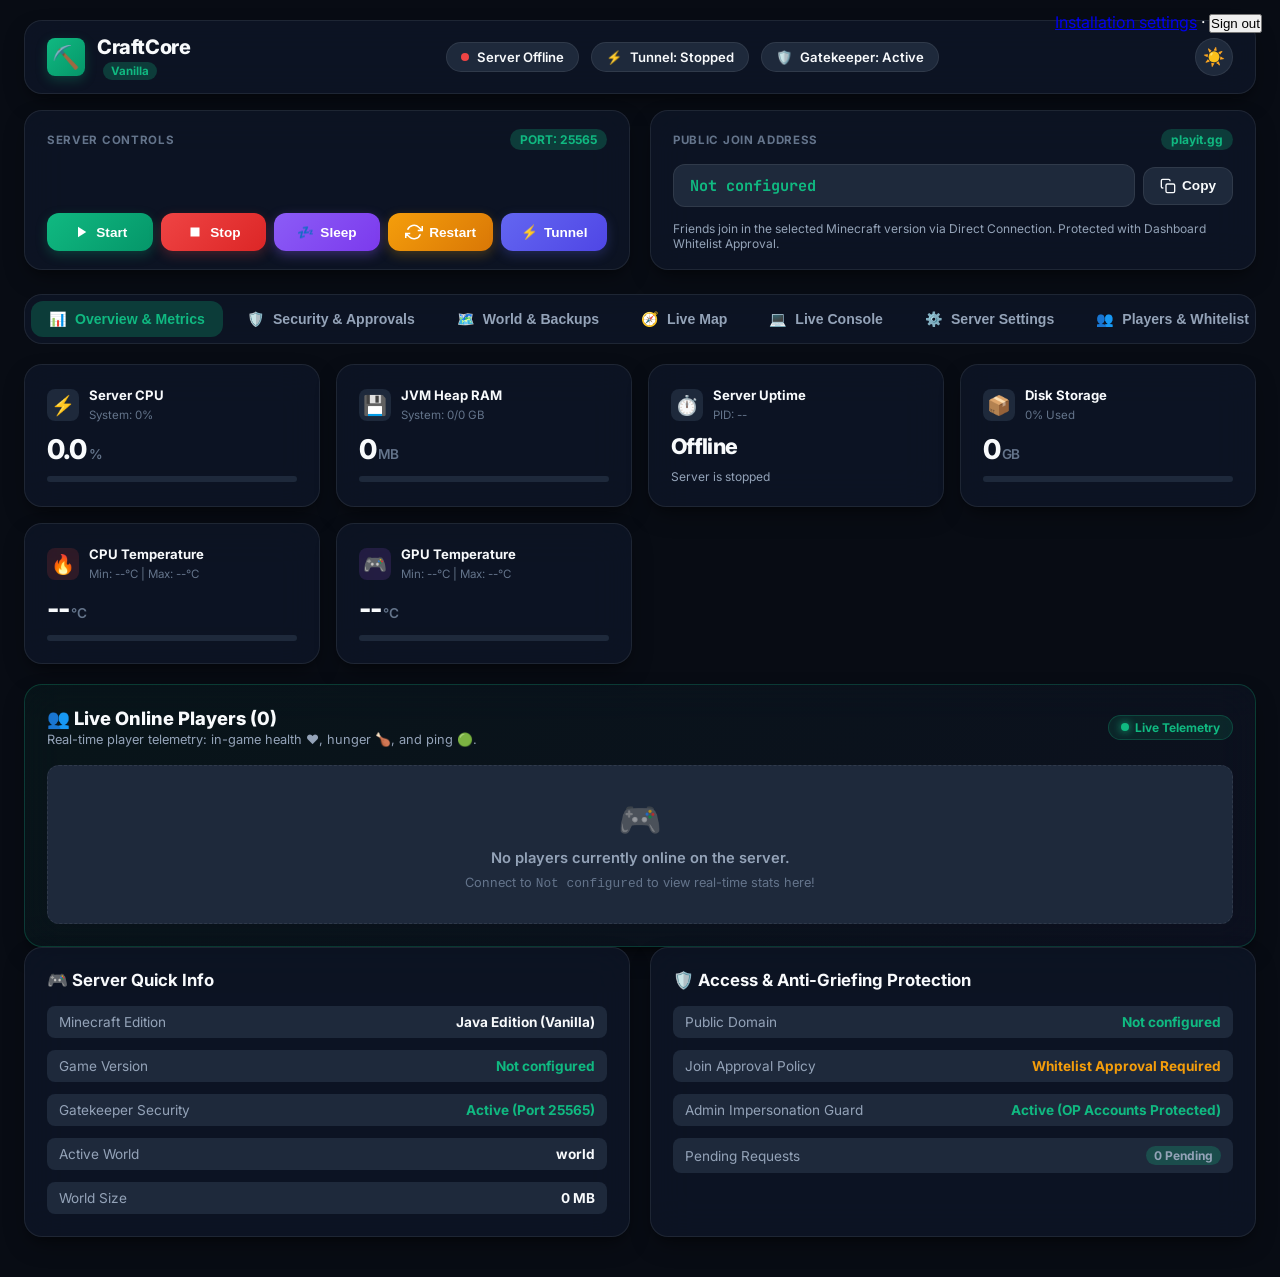
==== minecraft-server/dashboard/static/index.html @ 6f661681 "Add secure Minecraft setup, version management, and saved-world mapping" ====
<!DOCTYPE html>
<html lang="en" data-theme="dark">
<head>
  <meta charset="UTF-8">
  <meta name="viewport" content="width=device-width, initial-scale=1.0">
  <link rel="icon" href="/icon.svg">
  <title>Minecraft Server Manager</title>
  <link rel="preconnect" href="https://fonts.googleapis.com">
  <link rel="preconnect" href="https://fonts.gstatic.com" crossorigin>
  <link href="https://fonts.googleapis.com/css2?family=Inter:wght@300;400;500;600;700;800&family=JetBrains+Mono:wght@400;500;600;700&display=swap" rel="stylesheet">
  <link rel="stylesheet" href="style.css?v=14">
  <!-- Three.js for ambient dynamic background -->
  <script src="https://cdnjs.cloudflare.com/ajax/libs/three.js/r128/three.min.js"></script>
</head>
<body>
  <nav style="position:fixed;right:18px;top:12px;z-index:1000"><a href="/setup">Installation settings</a> · <button onclick="craftLogout()">Sign out</button></nav>
  <!-- Ambient Dynamic 3D Background Canvas -->
  <canvas id="three-bg-canvas" class="bg-canvas"></canvas>

  <div class="app-wrapper">
    
    <!-- Top Navigation Bar -->
    <header class="navbar">
      <div class="brand">
        <div class="brand-badge">⛏️</div>
        <div class="brand-info">
          <h1>CraftCore</h1>
          <span class="edition-pill">Vanilla</span>
        </div>
      </div>

      <div class="nav-center-status">
        <div class="status-pill" id="nav-server-pill">
          <span class="pulse-dot offline" id="nav-status-dot"></span>
          <span class="status-text" id="nav-status-text">Server Offline</span>
        </div>

        <div class="tunnel-pill" id="nav-tunnel-pill">
          <span class="tunnel-dot">⚡</span>
          <span class="tunnel-text" id="nav-tunnel-text">Tunnel: Stopped</span>
        </div>

        <div class="security-pill" id="nav-security-pill" onclick="switchToSecurityTab()" title="Click to view Security & Approvals">
          <span class="shield-dot">🛡️</span>
          <span class="security-text" id="nav-security-text">Gatekeeper: Active</span>
          <span class="pending-badge" id="nav-pending-badge" style="display: none">0</span>
        </div>
      </div>

      <div class="nav-right">
        <button class="theme-toggle" id="theme-toggle" title="Toggle Light / Dark Theme">
          <span class="icon-sun">☀️</span>
          <span class="icon-moon">🌙</span>
        </button>
      </div>
    </header>

    <!-- Real-Time Incoming Request Alert Banner -->
    <div class="security-alert-banner" id="security-alert-banner" style="display: none">
      <div class="alert-content">
        <span class="alert-icon" id="alert-banner-icon">🚨</span>
        <div>
          <strong id="alert-banner-title">Player Join Request Pending</strong>
          <p id="alert-banner-desc">Player is requesting approval to join the server.</p>
        </div>
      </div>
      <div class="alert-actions" id="alert-banner-actions">
        <button class="btn btn-approve-banner" id="btn-banner-approve" onclick="approveCurrentAlert()">✅ Approve Access</button>
        <button class="btn btn-deny-banner" id="btn-banner-deny" onclick="denyCurrentAlert()">❌ Reject & Block</button>
      </div>
    </div>

    <!-- Quick Action & Connection Hero Banner -->
    <section class="hero-banner">
      
      <!-- Primary Controls Card -->
      <div class="hero-card controls-card">
        <div class="hero-card-header">
          <span class="section-tag">SERVER CONTROLS</span>
          <span class="port-label">PORT: <strong>25565</strong></span>
        </div>
        <div class="controls-btn-group">
          <button class="btn btn-start" id="btn-start" onclick="triggerAction('start')">
            <svg width="18" height="18" viewBox="0 0 24 24" fill="currentColor"><path d="M8 5v14l11-7z"/></svg>
            Start
          </button>
          <button class="btn btn-stop" id="btn-stop" onclick="triggerAction('stop')">
            <svg width="18" height="18" viewBox="0 0 24 24" fill="currentColor"><path d="M6 6h12v12H6z"/></svg>
            Stop
          </button>
          <button class="btn btn-sleep" id="btn-sleep" onclick="triggerAction('sleep')" title="Flush world and put server to sleep (auto-wakes on login)">
            <span>💤</span>
            Sleep
          </button>
          <button class="btn btn-restart" id="btn-restart" onclick="triggerAction('restart')">
            <svg width="18" height="18" viewBox="0 0 24 24" fill="none" stroke="currentColor" stroke-width="2"><path d="M23 4v6h-6M1 20v-6h6M3.51 9a9 9 0 0 1 14.85-3.36L23 10M1 14l4.64 4.36A9 9 0 0 0 20.49 15"/></svg>
            Restart
          </button>
          <button class="btn btn-tunnel" id="btn-tunnel" onclick="toggleTunnel()">
            <span id="tunnel-btn-icon">⚡</span>
            <span id="tunnel-btn-text">Tunnel</span>
          </button>
        </div>
      </div>

      <!-- Public Join Address Card -->
      <div class="hero-card address-card">
        <div class="hero-card-header">
          <span class="section-tag">PUBLIC JOIN ADDRESS</span>
          <span class="provider-pill">playit.gg</span>
        </div>
        <div class="address-display-row">
          <div class="address-value-box">
            <code id="tunnel-address-display">Not configured</code>
          </div>
          <button class="btn btn-copy" id="btn-copy-address" onclick="copyJoinAddress()" title="Copy join address">
            <svg width="16" height="16" viewBox="0 0 24 24" fill="none" stroke="currentColor" stroke-width="2"><rect x="9" y="9" width="13" height="13" rx="2" ry="2"></rect><path d="M5 15H4a2 2 0 0 1-2-2V4a2 2 0 0 1 2-2h9a2 2 0 0 1 2 2v1"></path></svg>
            Copy
          </button>
        </div>
        <div class="address-footer">
          <span>Friends join in the selected Minecraft version via Direct Connection. Protected with Dashboard Whitelist Approval.</span>
        </div>
      </div>

    </section>

    <!-- Main Navigation Tabs -->
    <nav class="tab-nav">
      <button class="tab-item active" data-tab="tab-metrics">
        <span class="tab-icon">📊</span>
        <span>Overview & Metrics</span>
      </button>
      <button class="tab-item" data-tab="tab-security">
        <span class="tab-icon">🛡️</span>
        <span>Security & Approvals</span>
        <span class="tab-badge" id="tab-security-badge" style="display: none">0</span>
      </button>
      <button class="tab-item" data-tab="tab-world">
        <span class="tab-icon">🗺️</span>
        <span>World & Backups</span>
      </button>
      <button class="tab-item" data-tab="tab-map">
        <span class="tab-icon">🧭</span>
        <span>Live Map</span>
      </button>
      <button class="tab-item" data-tab="tab-console">
        <span class="tab-icon">💻</span>
        <span>Live Console</span>
      </button>
      <button class="tab-item" data-tab="tab-config">
        <span class="tab-icon">⚙️</span>
        <span>Server Settings</span>
      </button>
      <button class="tab-item" data-tab="tab-players">
        <span class="tab-icon">👥</span>
        <span>Players & Whitelist</span>
      </button>
    </nav>

    <!-- TAB CONTENTS -->
    <main class="tab-body">
      
      <!-- TAB 1: OVERVIEW & TELEMETRY -->
      <div class="tab-pane active" id="tab-metrics">
        <div class="metrics-dashboard-grid">
          
          <!-- CPU Card -->
          <div class="glass-card metric-box">
            <div class="metric-head">
              <span class="metric-ico cpu">⚡</span>
              <div>
                <h4>Server CPU</h4>
                <span class="metric-sub-label" id="val-sys-cpu">System: 0%</span>
              </div>
            </div>
            <div class="metric-num" id="val-cpu">0.0<small>%</small></div>
            <div class="progress-bar-wrap">
              <div class="progress-fill cpu-fill" id="bar-cpu" style="width: 0%"></div>
            </div>
          </div>

          <!-- RAM Card -->
          <div class="glass-card metric-box">
            <div class="metric-head">
              <span class="metric-ico ram">💾</span>
              <div>
                <h4>JVM Heap RAM</h4>
                <span class="metric-sub-label" id="val-sys-ram">System: 0/0 GB</span>
              </div>
            </div>
            <div class="metric-num" id="val-ram">0<small>MB</small></div>
            <div class="progress-bar-wrap">
              <div class="progress-fill ram-fill" id="bar-ram" style="width: 0%"></div>
            </div>
          </div>

          <!-- Uptime Card -->
          <div class="glass-card metric-box">
            <div class="metric-head">
              <span class="metric-ico uptime">⏱️</span>
              <div>
                <h4>Server Uptime</h4>
                <span class="metric-sub-label" id="val-pid">PID: --</span>
              </div>
            </div>
            <div class="metric-num text-large" id="val-uptime">Offline</div>
            <div class="metric-status-sub" id="val-status-desc">Server is stopped</div>
          </div>

          <!-- Disk Storage Card -->
          <div class="glass-card metric-box">
            <div class="metric-head">
              <span class="metric-ico disk">📦</span>
              <div>
                <h4>Disk Storage</h4>
                <span class="metric-sub-label" id="val-disk-sub">0% Used</span>
              </div>
            </div>
            <div class="metric-num" id="val-disk">0<small>GB</small></div>
            <div class="progress-bar-wrap">
              <div class="progress-fill disk-fill" id="bar-disk" style="width: 0%"></div>
            </div>
          </div>

          <!-- CPU Temperature Card -->
          <div class="glass-card metric-box">
            <div class="metric-head">
              <span class="metric-ico temp-cpu" style="background: rgba(239, 68, 68, 0.15); color: #ef4444;">🔥</span>
              <div>
                <h4>CPU Temperature</h4>
                <span class="metric-sub-label" id="val-cpu-temp-sub">Min: --°C | Max: --°C</span>
              </div>
            </div>
            <div class="metric-num" id="val-cpu-temp">--<small>°C</small></div>
            <div class="progress-bar-wrap">
              <div class="progress-fill temp-cpu-fill" id="bar-cpu-temp" style="width: 0%; background: linear-gradient(90deg, #10b981, #f59e0b, #ef4444);"></div>
            </div>
          </div>

          <!-- GPU Temperature Card -->
          <div class="glass-card metric-box">
            <div class="metric-head">
              <span class="metric-ico temp-gpu" style="background: rgba(168, 85, 247, 0.15); color: #a855f7;">🎮</span>
              <div>
                <h4>GPU Temperature</h4>
                <span class="metric-sub-label" id="val-gpu-temp-sub">Min: --°C | Max: --°C</span>
              </div>
            </div>
            <div class="metric-num" id="val-gpu-temp">--<small>°C</small></div>
            <div class="progress-bar-wrap">
              <div class="progress-fill temp-gpu-fill" id="bar-gpu-temp" style="width: 0%; background: linear-gradient(90deg, #06b6d4, #8b5cf6, #ec4899);"></div>
            </div>
          </div>

        </div>

        <!-- Live Online Players Section -->
        <div class="glass-card live-players-card">
          <div class="card-title-row">
            <div>
              <h3>👥 Live Online Players (<span id="online-players-count-text">0</span>)</h3>
              <p class="card-subtitle">Real-time player telemetry: in-game health ❤️, hunger 🍗, and ping 🟢.</p>
            </div>
            <span class="pulse-tag" id="online-pulse-tag"><span class="dot-green"></span> Live Telemetry</span>
          </div>
          <div class="live-players-grid" id="live-players-container">
            <div class="empty-players-box">
              <span class="empty-icon">🎮</span>
              <p>No players currently online on the server.</p>
              <small>Connect to <code>Not configured</code> to view real-time stats here!</small>
            </div>
          </div>
        </div>

        <!-- Quick Summary & World Overview -->
        <div class="overview-secondary-grid">
          <div class="glass-card summary-card">
            <h3>🎮 Server Quick Info</h3>
            <div class="summary-list">
              <div class="summary-row">
                <span>Minecraft Edition</span>
                <strong>Java Edition (Vanilla)</strong>
              </div>
              <div class="summary-row">
                <span>Game Version</span>
                <strong class="text-green" id="installed-version">Not configured</strong>
              </div>
              <div class="summary-row">
                <span>Gatekeeper Security</span>
                <strong class="text-green" id="summary-gatekeeper-status">Active (Port 25565)</strong>
              </div>
              <div class="summary-row">
                <span>Active World</span>
                <strong id="summary-world-name">world</strong>
              </div>
              <div class="summary-row">
                <span>World Size</span>
                <strong id="summary-world-size">0 MB</strong>
              </div>
            </div>
          </div>

          <div class="glass-card summary-card">
            <h3>🛡️ Access & Anti-Griefing Protection</h3>
            <div class="summary-list">
              <div class="summary-row">
                <span>Public Domain</span>
                <strong class="text-green" id="summary-tunnel-domain">Not configured</strong>
              </div>
              <div class="summary-row">
                <span>Join Approval Policy</span>
                <strong class="text-amber">Whitelist Approval Required</strong>
              </div>
              <div class="summary-row">
                <span>Admin Impersonation Guard</span>
                <strong class="text-green" id="summary-admin-guard">Active (OP Accounts Protected)</strong>
              </div>
              <div class="summary-row">
                <span>Pending Requests</span>
                <span class="badge-status" id="summary-pending-count">0 Pending</span>
              </div>
            </div>
          </div>
        </div>
      </div>

      <!-- TAB 2: SECURITY & APPROVALS (UPDATED FOR USERNAME WHITELIST & ADMIN PROTECTION) -->
      <div class="tab-pane" id="tab-security">
        <div class="security-manager-layout">
          
          <!-- Admin Impersonation Protection Hero Card -->
          <div class="glass-card admin-guard-card">
            <div class="admin-guard-header">
              <div class="admin-guard-info">
                <span class="guard-icon">🛡️</span>
                <div>
                  <h3>Admin Account Protection (Anti-Impersonation)</h3>
                  <p>In offline-mode, griefers can try joining with your Operator username. This lock prevents unauthorized OP logins completely.</p>
                </div>
              </div>
              <div class="admin-guard-actions">
                <div class="session-status-tag" id="admin-session-badge">
                  <span class="dot-green"></span> Session: Unlocked
                </div>
                <button class="btn btn-lock-toggle" id="btn-toggle-admin-session" onclick="toggleAdminSession()">
                  🔒 Lock Admin Session
                </button>
              </div>
            </div>
          </div>

          <!-- Top Rules Configuration Bar -->
          <div class="glass-card security-rules-bar">
            <div class="rules-header">
              <div>
                <h3>⚙️ Join Approval & Security Rules</h3>
                <p class="card-subtitle">Every new player requires your 1-click approval before they can join.</p>
              </div>
              <div class="rules-toggles-row">
                <div class="toggle-pill">
                  <span>Enforce Whitelist Approval</span>
                  <label class="switch">
                    <input type="checkbox" id="sec-whitelist-toggle" checked onchange="saveSecurityToggle()">
                    <span class="slider"></span>
                  </label>
                </div>
                <div class="toggle-pill">
                  <span>Protect OP Accounts</span>
                  <label class="switch">
                    <input type="checkbox" id="sec-admin-prot-toggle" checked onchange="saveSecurityToggle()">
                    <span class="slider"></span>
                  </label>
                </div>
                <div class="toggle-pill" title="Stops the heavy Java server after 5 mins with 0 players to save CPU & 4.4GB RAM. Auto-wakes when a player connects.">
                  <span>💤 Auto-Sleep when Idle (5m)</span>
                  <label class="switch">
                    <input type="checkbox" id="sec-auto-sleep-toggle" checked onchange="saveSecurityToggle()">
                    <span class="slider"></span>
                  </label>
                </div>
              </div>
            </div>

            <!-- Manual Pre-Approve Username -->
            <div class="manual-approve-row">
              <input type="text" id="manual-user-input" class="form-ctrl" placeholder="Enter Minecraft Username to Pre-Approve (e.g. Alex, Friend123)..." />
              <input type="text" id="manual-user-note" class="form-ctrl" placeholder="Note (e.g. School Friend)..." style="max-width: 240px;" />
              <button class="btn btn-add" onclick="manualApproveUser()">+ Pre-Approve Player</button>
            </div>
          </div>

          <!-- Connection Requests & Approvals Table -->
          <div class="glass-card requests-panel">
            <div class="card-title-row">
              <div>
                <h3>📡 Incoming Player Requests & Live Activity Log</h3>
                <p class="card-subtitle">Real-time log of players attempting to connect. Approve or block with a single click.</p>
              </div>
              <button class="chip" onclick="loadSecurityData()">🔄 Refresh Logs</button>
            </div>

            <div class="table-responsive">
              <table class="security-table">
                <thead>
                  <tr>
                    <th>Timestamp</th>
                    <th>Player Username</th>
                    <th>Request Type</th>
                    <th>Status</th>
                    <th>Actions</th>
                  </tr>
                </thead>
                <tbody id="security-requests-tbody">
                  <tr>
                    <td colspan="5" class="empty-table">No connection requests recorded yet.</td>
                  </tr>
                </tbody>
              </table>
            </div>
          </div>

          <!-- Approved & Blocked Lists Secondary Grid -->
          <div class="security-lists-grid">
            
            <div class="glass-card sec-list-box">
              <div class="card-title-row">
                <h4>✅ Approved Whitelisted Players</h4>
                <span class="badge-status" id="approved-count-badge">0 Players</span>
              </div>
              <div class="sec-items-list" id="approved-users-list">
                <div class="empty-msg">No players approved yet. Pre-approve above or wait for join requests.</div>
              </div>
            </div>

            <div class="glass-card sec-list-box">
              <div class="card-title-row">
                <h4>🚫 Blocked / Rejected Players</h4>
                <span class="badge-status red" id="blocked-count-badge">0 Players</span>
              </div>
              <div class="sec-items-list" id="blocked-users-list">
                <div class="empty-msg">No players currently blocked.</div>
              </div>
            </div>

          </div>

        </div>
      </div>

      <!-- TAB 3: WORLD & BACKUPS (UPLOAD / DOWNLOAD ZIP) -->
      <div class="tab-pane" id="tab-world">
        <div class="world-manager-grid">
          
          <!-- Current World Status & Export Backup -->
          <div class="glass-card world-status-card">
            <div class="card-title-row">
              <div>
                <h3>🌍 Active World</h3>
                <p class="card-subtitle">Manage your current world save files and download backups.</p>
              </div>
              <span class="active-tag">Active Save</span>
            </div>

            <div class="world-meta-box">
              <div class="meta-item">
                <span class="meta-label">Folder Name</span>
                <span class="meta-val" id="world-meta-name">world</span>
              </div>
              <div class="meta-item">
                <span class="meta-label">Storage Size</span>
                <span class="meta-val" id="world-meta-size">0 MB</span>
              </div>
              <div class="meta-item">
                <span class="meta-label">Total Files</span>
                <span class="meta-val" id="world-meta-files">0 files</span>
              </div>
              <div class="meta-item">
                <span class="meta-label">Last Saved</span>
                <span class="meta-val" id="world-meta-time">--</span>
              </div>
            </div>

            <div class="export-action-section">
              <div class="export-desc">
                <h4>📦 Export World Backup (.zip)</h4>
                <p>Generates a complete, uncompressed ZIP archive of your world data including player inventories, structures, and dimensions.</p>
              </div>
              <button class="btn btn-export" onclick="exportWorldBackup()">
                <svg width="18" height="18" viewBox="0 0 24 24" fill="none" stroke="currentColor" stroke-width="2"><path d="M21 15v4a2 2 0 0 1-2 2H5a2 2 0 0 1-2-2v-4M7 10l5 5 5-5M12 15V3"/></svg>
                Download World (.zip)
              </button>
            </div>
          </div>

          <!-- Import / Upload World ZIP -->
          <div class="glass-card world-upload-card">
            <div class="card-title-row">
              <div>
                <h3>📥 Import & Restore World (.zip)</h3>
                <p class="card-subtitle">Upload any single-player or server world ZIP archive to play with it.</p>
              </div>
            </div>

            <div class="dropzone" id="world-dropzone" onclick="document.getElementById('world-file-input').click()">
              <input type="file" id="world-file-input" accept=".zip" style="display: none" onchange="handleFileSelected(event)" />
              <div class="dropzone-inner">
                <div class="drop-icon">📁</div>
                <h4>Drag & Drop your <code>world.zip</code> here</h4>
                <p>or click to browse your computer</p>
                <span class="drop-hint">Accepts standard Minecraft Java world ZIPs (must contain level.dat)</span>
              </div>
            </div>

            <!-- Upload Progress & Status Bar -->
            <div class="upload-progress-container" id="upload-progress-container" style="display: none">
              <div class="progress-info">
                <span id="upload-filename">world.zip</span>
                <span id="upload-percentage">0%</span>
              </div>
              <div class="progress-bar-wrap">
                <div class="progress-fill upload-fill" id="upload-progress-bar" style="width: 0%"></div>
              </div>
              <span class="upload-status-text" id="upload-status-text">Uploading and extracting world...</span>
            </div>

            <div class="warning-banner">
              <span>⚠️ <strong>Safety Note:</strong> Uploading a new world will replace the current active world. A temporary safety backup of your old world is preserved automatically.</span>
            </div>
          </div>

          <!-- Automated 12-Hour Backups Archive (Max 3 Copies) -->
          <div class="glass-card world-backups-card" style="grid-column: 1 / -1; margin-top: 14px;">
            <div class="card-title-row" style="flex-wrap: wrap; gap: 10px;">
              <div>
                <h3>⏰ Automated Periodic Backups</h3>
                <p class="card-subtitle">Automatic world snapshots taken every 12 hours (holding up to 3 copies with auto-rotation).</p>
              </div>
              <div class="backup-badge-row" style="display: flex; gap: 8px; align-items: center;">
                <span class="badge-status">⏱️ Every 12 Hours</span>
                <span class="badge-status">📦 Max 3 Copies</span>
                <button class="btn btn-sm btn-primary" style="padding: 6px 14px; font-size: 0.8rem;" onclick="triggerManualBackup()">⚡ Create Backup Now</button>
              </div>
            </div>

            <div class="backup-countdown-row" style="display: flex; justify-content: space-between; padding: 10px 14px; background: var(--bg-control); border-radius: var(--radius-sm); margin: 14px 0 10px 0; font-size: 0.82rem; border: 1px solid var(--border);">
              <span id="backup-next-countdown" style="font-weight: 600; color: var(--indigo);">⏳ Next automated backup in: Calculating...</span>
              <span id="backup-last-str" style="color: var(--text-muted);">Last backup: Loading...</span>
            </div>

            <div class="backups-table-wrap">
              <table class="sec-table">
                <thead>
                  <tr>
                    <th>Archive Name</th>
                    <th>Created At</th>
                    <th>File Size</th>
                    <th style="text-align: right;">Actions</th>
                  </tr>
                </thead>
                <tbody id="backups-list-tbody">
                  <tr><td colspan="4" class="empty-table">Loading stored backups...</td></tr>
                </tbody>
              </table>
            </div>
          </div>

        </div>
      </div>

      <!-- TAB 4: LIVE WEB MAP & PLAYER TRACKER -->
      <div class="tab-pane" id="tab-map">
        <div class="map-layout-grid">
          
          <!-- Map Canvas & Viewport Card -->
          <div class="glass-card map-card">
            <!-- Map Top HUD Bar -->
            <div class="map-hud-bar">
              <div class="map-hud-left">
                <div class="map-dim-selector">
                  <button class="map-dim-btn active" data-dim="overworld" onclick="setMapDimension('overworld')">🌲 Overworld</button>
                  <button class="map-dim-btn" data-dim="the_nether" onclick="setMapDimension('the_nether')">🔥 The Nether</button>
                  <button class="map-dim-btn" data-dim="the_end" onclick="setMapDimension('the_end')">🌌 The End</button>
                </div>

                <!-- Layer Height (Y-Level) Slicer HUD -->
                <div class="map-layer-slicer" title="Adjust the maximum layer height / Y-elevation cut to view underground caves or surface layers">
                  <div class="layer-label-row">
                    <span class="layer-title">📶 Layer Height:</span>
                    <strong class="layer-val" id="map-layer-display">Y ≤ 320 (All / Surface)</strong>
                  </div>
                  <div class="layer-slider-wrap">
                    <input type="range" id="map-layer-slider" min="-64" max="320" value="320" step="1" oninput="handleMapLayerChange(this.value)" />
                    <div class="layer-presets">
                      <button class="btn-preset active" data-y="320" onclick="setMapLayerPreset(320)" title="All heights / Surface">🏔️ All (320)</button>
                      <button class="btn-preset" data-y="64" onclick="setMapLayerPreset(64)" title="Sea level">🌊 Sea (64)</button>
                      <button class="btn-preset" data-y="16" onclick="setMapLayerPreset(16)" title="Caves & Mines">⛏️ Caves (16)</button>
                      <button class="btn-preset" data-y="-32" onclick="setMapLayerPreset(-32)" title="Deepslate & Diamonds">🕳️ Deep (-32)</button>
                    </div>
                  </div>
                </div>
              </div>
              
              <div class="map-hud-right">
                <div class="map-controls-group">
                  <button class="map-ctrl-btn" onclick="zoomMap(1.3)" title="Zoom In">🔍+</button>
                  <button class="map-ctrl-btn" onclick="zoomMap(0.7)" title="Zoom Out">🔍−</button>
                  <button class="map-ctrl-btn" onclick="resetMapCenter()" title="Recenter to Spawn (0, 0)">🏠 Spawn</button>
                  <button class="map-ctrl-btn" onclick="toggleMapGrid()" id="btn-toggle-grid" title="Toggle Coordinate Grid">📐 Grid</button>
                  <button class="map-ctrl-btn" onclick="loadMapData()" title="Refresh Map Data">🔄</button>
                </div>
              </div>
            </div>

            <!-- Interactive Map Viewport -->
            <div class="map-viewport-wrapper" id="map-viewport">
              <canvas id="minecraft-map-canvas" class="minecraft-map-canvas"></canvas>
              
              <!-- Floating Coords & Zoom Info HUD -->
              <div class="map-coords-hud">
                <span id="map-cursor-coords">📍 X: 0, Z: 0</span>
                <span class="hud-sep">•</span>
                <span id="map-zoom-level">Zoom: 1.0x</span>
              </div>
            </div>
          </div>

          <!-- Map Sidebar: Players & Waypoints -->
          <div class="map-sidebar">
            
            <!-- Tracked Players Card -->
            <div class="glass-card map-side-card">
              <div class="card-title-row">
                <div>
                  <h3>👥 Tracked Players</h3>
                  <p class="card-subtitle">Click to jump map to player position</p>
                </div>
                <span class="active-tag" id="map-players-count">0 Players</span>
              </div>
              <div class="map-player-list" id="map-player-list">
                <div class="empty-msg">Loading player coordinates...</div>
              </div>
            </div>

            <!-- Custom Waypoints Card -->
            <div class="glass-card map-side-card">
              <div class="card-title-row">
                <div>
                  <h3>📍 Waypoints</h3>
                  <p class="card-subtitle">Bases, portals & farms</p>
                </div>
                <button class="btn btn-sm btn-primary" style="padding: 4px 10px; font-size: 0.75rem; background: var(--indigo); border-color: var(--indigo);" onclick="showAddWaypointModal()">+ Add Pin</button>
              </div>
              <div class="map-waypoints-list" id="map-waypoints-list">
                <div class="empty-msg">No custom waypoints added yet.</div>
              </div>
            </div>

          </div>

        </div>
      </div>

      <!-- TAB 5: LIVE CONSOLE -->
      <div class="tab-pane" id="tab-console">
        <div class="glass-card console-container">
          <div class="console-head">
            <div class="console-head-left">
              <span class="live-dot"></span>
              <strong>Live Server Terminal</strong>
            </div>
            <div class="console-chips">
              <button class="chip" onclick="fillCmd('list')">/list</button>
              <button class="chip" onclick="fillCmd('time set day')">Day</button>
              <button class="chip" onclick="fillCmd('time set night')">Night</button>
              <button class="chip" onclick="fillCmd('weather clear')">Clear Weather</button>
              <button class="chip" onclick="fillCmd('save-all')">Save All</button>
              <button class="chip chip-clear" onclick="clearConsole()">Clear View</button>
            </div>
          </div>

          <div class="terminal-screen" id="terminal-output">
            <div class="terminal-line system">[System] Connected to Minecraft Vanilla stream.</div>
          </div>

          <form class="terminal-form" onsubmit="handleCommandSubmit(event)">
            <span class="prompt-sym">&gt;</span>
            <input type="text" id="cmd-input" placeholder="Type a command (e.g. op YourName, whitelist add Friend, say Hello)..." autocomplete="off" />
            <button type="submit" class="btn btn-send-cmd">Send</button>
          </form>
        </div>
      </div>

      <!-- TAB 5: SERVER SETTINGS -->
      <div class="tab-pane" id="tab-config">
        <div class="glass-card config-layout">
          <div class="config-top-bar">
            <div>
              <h3>⚙️ Server Configuration</h3>
              <p class="card-subtitle">Manage gameplay rules, difficulty, and player limits (`server.properties`).</p>
            </div>
            <button class="btn btn-save" onclick="saveConfiguration()">
              💾 Save Settings
            </button>
          </div>

          <div class="config-form-grid">
            
            <div class="config-group full-col">
              <label>Server MOTD (Title)</label>
              <input type="text" id="cfg-motd" class="form-ctrl" placeholder="Minecraft Server" />
              <small>The message displayed in the multiplayer server list.</small>
            </div>

            <div class="config-group">
              <label>Default Game Mode</label>
              <select id="cfg-gamemode" class="form-ctrl">
                <option value="survival">Survival</option>
                <option value="creative">Creative</option>
                <option value="adventure">Adventure</option>
                <option value="spectator">Spectator</option>
              </select>
            </div>

            <div class="config-group">
              <label>Difficulty</label>
              <select id="cfg-difficulty" class="form-ctrl">
                <option value="peaceful">Peaceful</option>
                <option value="easy">Easy</option>
                <option value="normal">Normal</option>
                <option value="hard">Hard</option>
              </select>
            </div>

            <div class="config-group">
              <label>Max Players</label>
              <input type="number" id="cfg-max-players" class="form-ctrl" min="1" max="100" />
            </div>

            <div class="config-group">
              <label>View Distance (Chunks)</label>
              <input type="number" id="cfg-view-distance" class="form-ctrl" min="4" max="32" />
            </div>

             <div class="config-group">
              <label>Simulation Distance (Chunks)</label>
              <input type="number" id="cfg-simulation-distance" class="form-ctrl" min="3" max="16" />
            </div>

            <div class="config-group">
              <label>Players Sleeping % (Night Skip)</label>
              <input type="number" id="cfg-sleeping-percentage" class="form-ctrl" min="0" max="100" placeholder="50" />
            </div>

            <!-- Toggles -->
            <div class="toggle-card">
              <div>
                <strong>Player vs Player (PvP)</strong>
                <small>Allow players to fight</small>
              </div>
              <label class="switch">
                <input type="checkbox" id="cfg-pvp">
                <span class="slider"></span>
              </label>
            </div>

            <div class="toggle-card">
              <div>
                <strong>Allow Flight</strong>
                <small>Allow flying in survival mode</small>
              </div>
              <label class="switch">
                <input type="checkbox" id="cfg-allow-flight">
                <span class="slider"></span>
              </label>
            </div>

            <div class="toggle-card">
              <div>
                <strong>Whitelist Enabled</strong>
                <small>Only approved players can join</small>
              </div>
              <label class="switch">
                <input type="checkbox" id="cfg-white-list">
                <span class="slider"></span>
              </label>
            </div>

            <div class="toggle-card">
              <div>
                <strong>Online Mode (Auth)</strong>
                <small>Verify Mojang accounts</small>
              </div>
              <label class="switch">
                <input type="checkbox" id="cfg-online-mode">
                <span class="slider"></span>
              </label>
            </div>

            <div class="toggle-card">
              <div>
                <strong>Spawn Monsters</strong>
                <small>Zombies, Creepers, Skeletons</small>
              </div>
              <label class="switch">
                <input type="checkbox" id="cfg-spawn-monsters">
                <span class="slider"></span>
              </label>
            </div>

            <div class="toggle-card">
              <div>
                <strong>Spawn Animals</strong>
                <small>Cows, Pigs, Sheep</small>
              </div>
              <label class="switch">
                <input type="checkbox" id="cfg-spawn-animals">
                <span class="slider"></span>
              </label>
            </div>

          </div>
        </div>
      </div>

      <!-- TAB 6: PLAYERS & WHITELIST -->
      <div class="tab-pane" id="tab-players">

        <!-- Live Online Telemetry Card in Players tab -->
        <div class="glass-card live-players-card" style="margin-bottom: 20px;">
          <div class="card-title-row">
            <div>
              <h3>👥 Live Online Players (<span id="online-players-count-text-2">0</span>)</h3>
              <p class="card-subtitle">Real-time player telemetry: in-game health ❤️, hunger 🍗, and ping 🟢.</p>
            </div>
            <span class="pulse-tag"><span class="dot-green"></span> Live Telemetry</span>
          </div>
          <div class="live-players-grid" id="live-players-container-2">
            <div class="empty-players-box">
              <span class="empty-icon">🎮</span>
              <p>No players currently online on the server.</p>
              <small>Connect to <code>Not configured</code> to view real-time stats here!</small>
            </div>
          </div>
        </div>

        <div class="players-layout-grid">
          
          <!-- Operators -->
          <div class="glass-card player-panel">
            <div class="player-panel-head">
              <h3>🛡️ Server Operators (Admins)</h3>
              <p>Admins with full in-game command permissions.</p>
            </div>
            
            <div class="player-add-row">
              <input type="text" id="input-op-name" class="form-ctrl" placeholder="Minecraft username..." />
              <button class="btn btn-add" onclick="addOperator()">+ Add OP</button>
            </div>

            <div class="player-items-list" id="ops-list">
              <div class="empty-msg">No Operators added yet. Add your username above!</div>
            </div>
          </div>

          <!-- Whitelist -->
          <div class="glass-card player-panel">
            <div class="player-panel-head">
              <h3>📋 Whitelisted Players</h3>
              <p>Players permitted to connect when whitelist is turned on.</p>
            </div>

            <div class="player-add-row">
              <input type="text" id="input-wl-name" class="form-ctrl" placeholder="Minecraft username..." />
              <button class="btn btn-add" onclick="addWhitelist()">+ Add Player</button>
            </div>

            <div class="player-items-list" id="whitelist-list">
              <div class="empty-msg">Whitelist is currently open to everyone.</div>
            </div>
          </div>

          <!-- All Registered Players & Inventories -->
          <div class="glass-card player-panel" style="grid-column: 1 / -1; margin-top: 14px;">
            <div class="player-panel-head" style="display: flex; justify-content: space-between; align-items: center; flex-wrap: wrap;">
              <div>
                <h3>🎒 Registered Players & Inventories (<span id="all-players-count">0</span>)</h3>
                <p>Inspect any player's live inventory, equipped armor, XP levels, and Ender Chest contents.</p>
              </div>
              <button class="chip" onclick="loadPlayersData()">🔄 Refresh Players</button>
            </div>

            <div class="player-items-list" id="all-players-list">
              <div class="empty-msg">Loading registered players...</div>
            </div>
          </div>

        </div>
      </div>

    </main>

    <!-- Minecraft Player Inventory & Ender Chest Inspector Modal -->
    <div class="inv-modal-backdrop" id="inv-modal" style="display: none;" onclick="closeInventoryModal(event)">
      <div class="glass-card inv-modal-container" onclick="event.stopPropagation()">
        <div class="inv-modal-header">
          <div class="inv-player-profile">
            <img id="inv-player-avatar" src="" alt="Head" class="inv-avatar" />
            <div>
              <h3 id="inv-player-name">Player Name</h3>
              <span id="inv-player-uuid" class="inv-uuid">UUID: --</span>
            </div>
          </div>
          <div class="inv-stats-badges">
            <span class="inv-stat-pill health" id="inv-health-badge">❤️ 20.0 / 20</span>
            <span class="inv-stat-pill food" id="inv-food-badge">🍗 20 / 20</span>
            <span class="inv-stat-pill xp" id="inv-xp-badge">🌟 Level 0 (0 XP)</span>
            <span class="inv-stat-pill pos" id="inv-pos-badge">📍 Overworld [0, 0, 0]</span>
          </div>
          <button class="inv-modal-close" onclick="closeInventoryModal()">✕</button>
        </div>

        <div class="inv-modal-body">
          <div class="inv-tab-headers">
            <button class="inv-tab-btn active" id="inv-tab-btn-main" onclick="switchInvModalTab('main')">🎒 Player Inventory & Equipment</button>
            <button class="inv-tab-btn" id="inv-tab-btn-ender" onclick="switchInvModalTab('ender')">🔮 Ender Chest (27 Slots)</button>
          </div>

          <!-- Main Inventory & Equipment Tab -->
          <div class="inv-tab-content active" id="inv-tab-content-main">
            <div class="inv-section">
              <div class="inv-section-title">Equipped Armor & Offhand</div>
              <div class="inv-armor-row">
                <div class="inv-slot" id="slot-armor-helmet" data-slot="103" title="Helmet"><span class="slot-placeholder">🪖</span></div>
                <div class="inv-slot" id="slot-armor-chestplate" data-slot="102" title="Chestplate"><span class="slot-placeholder">👕</span></div>
                <div class="inv-slot" id="slot-armor-leggings" data-slot="101" title="Leggings"><span class="slot-placeholder">👖</span></div>
                <div class="inv-slot" id="slot-armor-boots" data-slot="100" title="Boots"><span class="slot-placeholder">🥾</span></div>
                <div class="inv-slot offhand" id="slot-offhand" data-slot="-106" title="Offhand Item"><span class="slot-placeholder">🛡️</span></div>
              </div>
            </div>

            <div class="inv-section">
              <div class="inv-section-title">Main Inventory (Slots 9-35)</div>
              <div class="inv-grid-27" id="inv-grid-main"></div>
            </div>

            <div class="inv-section">
              <div class="inv-section-title">Hotbar (Slots 0-8)</div>
              <div class="inv-grid-9" id="inv-grid-hotbar"></div>
            </div>
          </div>

          <!-- Ender Chest Tab -->
          <div class="inv-tab-content" id="inv-tab-content-ender" style="display: none;">
            <div class="inv-section">
              <div class="inv-section-title">Ender Chest Storage (27 Slots)</div>
              <div class="inv-grid-27 ender" id="inv-grid-ender"></div>
            </div>
          </div>
        </div>
      </div>
    </div>

    <!-- Floating Item Tooltip -->
    <div id="mc-tooltip" class="mc-tooltip">
      <div id="mc-tt-name" class="mc-tt-name">Item Name</div>
      <div id="mc-tt-custom" class="mc-tt-custom" style="display:none">Custom Name</div>
      <div id="mc-tt-ench" class="mc-tt-ench"></div>
      <div id="mc-tt-durability" class="mc-tt-durability" style="display:none"></div>
    </div>

    <!-- Add Waypoint Modal -->
    <div class="inv-modal-backdrop" id="waypoint-modal" style="display: none;" onclick="closeWaypointModal(event)">
      <div class="glass-card inv-modal-container" style="max-width: 440px;" onclick="event.stopPropagation()">
        <div class="inv-modal-header">
          <h3>📍 Add Custom Waypoint</h3>
          <button class="inv-modal-close" onclick="closeWaypointModal()">✕</button>
        </div>
        <form class="inv-modal-body" onsubmit="saveCustomWaypoint(event)">
          <div class="form-group" style="margin-bottom: 12px;">
            <label class="form-label">Waypoint Name</label>
            <input type="text" id="wp-input-name" class="form-ctrl" placeholder="e.g. Main Base, Iron Farm, Nether Portal" required />
          </div>
          <div class="form-group" style="margin-bottom: 12px;">
            <label class="form-label">Dimension</label>
            <select id="wp-input-dim" class="form-ctrl">
              <option value="overworld">🌲 Overworld</option>
              <option value="the_nether">🔥 The Nether</option>
              <option value="the_end">🌌 The End</option>
            </select>
          </div>
          <div style="display: grid; grid-template-columns: 1fr 1fr 1fr; gap: 8px; margin-bottom: 14px;">
            <div>
              <label class="form-label">X Coords</label>
              <input type="number" id="wp-input-x" class="form-ctrl" placeholder="X" step="any" required />
            </div>
            <div>
              <label class="form-label">Y Altitude</label>
              <input type="number" id="wp-input-y" class="form-ctrl" placeholder="Y" value="64" step="any" />
            </div>
            <div>
              <label class="form-label">Z Coords</label>
              <input type="number" id="wp-input-z" class="form-ctrl" placeholder="Z" step="any" required />
            </div>
          </div>
          <div style="display: grid; grid-template-columns: 1fr 1fr; gap: 8px; margin-bottom: 16px;">
            <div>
              <label class="form-label">Pin Icon</label>
              <select id="wp-input-icon" class="form-ctrl">
                <option value="🏠">🏠 Base</option>
                <option value="📍">📍 Pin</option>
                <option value="🔥">🔥 Portal</option>
                <option value="⚔️">⚔️ Mob Farm</option>
                <option value="💎">💎 Mine</option>
                <option value="🌾">🌾 Farm</option>
                <option value="🏰">🏰 Fortress / Village</option>
              </select>
            </div>
            <div>
              <label class="form-label">Pin Color</label>
              <input type="color" id="wp-input-color" class="form-ctrl" value="#6366f1" style="height: 42px; padding: 4px;" />
            </div>
          </div>
          <div style="display: flex; justify-content: flex-end; gap: 8px;">
            <button type="button" class="btn" onclick="closeWaypointModal()">Cancel</button>
            <button type="submit" class="btn btn-primary" style="background: var(--indigo); border-color: var(--indigo);">💾 Save Waypoint</button>
          </div>
        </form>
      </div>
    </div>

    <!-- Toast Notification Container -->
    <div id="toast-container" class="toast-stack"></div>

  </div>

  <script src="session.js"></script>
  <script src="vendor/purify.min.js"></script>
  <script src="safe-html.js"></script>
  <script src="three-scene.js?v=14"></script>
  <script src="app.js?v=14"></script>
</body>
</html>
---- minecraft-server/dashboard/static/style.css ----
:root {
  /* Dark Theme */
  --bg-base: #080c14;
  --bg-surface: rgba(15, 23, 42, 0.7);
  --bg-surface-hover: rgba(30, 41, 59, 0.85);
  --bg-control: #1e293b;
  --border: rgba(255, 255, 255, 0.08);
  --border-focus: #10b981;
  
  --text-main: #f8fafc;
  --text-muted: #94a3b8;
  --text-dim: #64748b;
  
  --green: #10b981;
  --green-glow: rgba(16, 185, 129, 0.25);
  --red: #ef4444;
  --red-glow: rgba(239, 68, 68, 0.25);
  --amber: #f59e0b;
  --amber-glow: rgba(245, 158, 11, 0.25);
  --indigo: #6366f1;
  --indigo-glow: rgba(99, 102, 241, 0.25);
  
  --terminal-bg: #030712;
  --terminal-text: #e2e8f0;
  
  --radius-sm: 8px;
  --radius-md: 12px;
  --radius-lg: 18px;
  --radius-xl: 24px;
  
  --shadow-card: 0 10px 25px -5px rgba(0, 0, 0, 0.4), 0 8px 10px -6px rgba(0, 0, 0, 0.3);
}

[data-theme="light"] {
  --bg-base: #f1f5f9;
  --bg-surface: rgba(255, 255, 255, 0.82);
  --bg-surface-hover: rgba(255, 255, 255, 0.95);
  --bg-control: #e2e8f0;
  --border: rgba(0, 0, 0, 0.08);
  --border-focus: #059669;
  
  --text-main: #0f172a;
  --text-muted: #475569;
  --text-dim: #94a3b8;
  
  --green: #059669;
  --green-glow: rgba(5, 150, 105, 0.15);
  --red: #dc2626;
  --red-glow: rgba(220, 38, 38, 0.15);
  --amber: #d97706;
  --indigo: #4f46e5;
  
  --terminal-bg: #0f172a;
  --terminal-text: #f8fafc;
  
  --shadow-card: 0 10px 25px -5px rgba(0, 0, 0, 0.06), 0 8px 10px -6px rgba(0, 0, 0, 0.04);
}

* {
  box-sizing: border-box;
  margin: 0;
  padding: 0;
  transition: background-color 0.2s ease, border-color 0.2s ease, color 0.2s ease;
}

body {
  font-family: 'Inter', -apple-system, BlinkMacSystemFont, "Segoe UI", Roboto, sans-serif;
  background-color: var(--bg-base);
  color: var(--text-main);
  min-height: 100vh;
  position: relative;
  overflow-x: hidden;
}

/* Fixed Fullscreen 3D Ambient Background Canvas */
.bg-canvas {
  position: fixed;
  top: 0;
  left: 0;
  width: 100vw;
  height: 100vh;
  z-index: 0;
  pointer-events: none;
}

/* App Wrapper */
.app-wrapper {
  position: relative;
  z-index: 1;
  max-width: 1380px;
  margin: 0 auto;
  padding: 20px 24px 40px;
}

/* Navbar */
.navbar {
  display: flex;
  align-items: center;
  justify-content: space-between;
  padding: 14px 22px;
  background: var(--bg-surface);
  backdrop-filter: blur(20px);
  border: 1px solid var(--border);
  border-radius: var(--radius-lg);
  box-shadow: var(--shadow-card);
  margin-bottom: 16px;
}

.brand {
  display: flex;
  align-items: center;
  gap: 12px;
}

.brand-badge {
  font-size: 1.4rem;
  background: linear-gradient(135deg, #10b981 0%, #059669 100%);
  width: 38px;
  height: 38px;
  display: flex;
  align-items: center;
  justify-content: center;
  border-radius: var(--radius-sm);
  box-shadow: 0 4px 12px var(--green-glow);
}

.brand-info h1 {
  font-size: 1.25rem;
  font-weight: 800;
  letter-spacing: -0.02em;
}

.edition-pill {
  font-size: 0.72rem;
  font-weight: 700;
  color: var(--green);
  background: var(--green-glow);
  padding: 2px 8px;
  border-radius: 999px;
  margin-left: 6px;
}

.nav-center-status {
  display: flex;
  align-items: center;
  gap: 12px;
}

.status-pill, .tunnel-pill, .security-pill {
  display: flex;
  align-items: center;
  gap: 8px;
  padding: 6px 14px;
  background: var(--bg-control);
  border: 1px solid var(--border);
  border-radius: 999px;
  font-size: 0.82rem;
  font-weight: 600;
  cursor: default;
}

.security-pill {
  cursor: pointer;
}

.security-pill:hover {
  border-color: var(--indigo);
}

.pending-badge, .tab-badge {
  background: var(--amber);
  color: black;
  font-size: 0.72rem;
  font-weight: 800;
  padding: 1px 6px;
  border-radius: 999px;
  margin-left: 4px;
}

.pulse-dot {
  width: 8px;
  height: 8px;
  border-radius: 50%;
}

.pulse-dot.online {
  background: var(--green);
  box-shadow: 0 0 10px var(--green);
  animation: pulse 2s infinite;
}

.pulse-dot.offline {
  background: var(--red);
}

.pulse-dot.starting {
  background: var(--amber);
  animation: pulse 1s infinite;
}

@keyframes pulse {
  0% { transform: scale(0.9); opacity: 0.7; }
  50% { transform: scale(1.3); opacity: 1; }
  100% { transform: scale(0.9); opacity: 0.7; }
}

.theme-toggle {
  background: var(--bg-control);
  border: 1px solid var(--border);
  color: var(--text-main);
  width: 38px;
  height: 38px;
  border-radius: 50%;
  display: flex;
  align-items: center;
  justify-content: center;
  cursor: pointer;
  font-size: 1.1rem;
}

.theme-toggle:hover {
  border-color: var(--border-focus);
}

[data-theme="dark"] .icon-sun { display: block; }
[data-theme="dark"] .icon-moon { display: none; }
[data-theme="light"] .icon-sun { display: none; }
[data-theme="light"] .icon-moon { display: block; }

/* Security Alert Banner */
.security-alert-banner {
  background: linear-gradient(135deg, rgba(245, 158, 11, 0.18) 0%, rgba(239, 68, 68, 0.18) 100%);
  border: 1px solid var(--amber);
  border-radius: var(--radius-lg);
  padding: 14px 20px;
  margin-bottom: 20px;
  box-shadow: 0 8px 20px rgba(245, 158, 11, 0.15);
  display: flex;
  justify-content: space-between;
  align-items: center;
  gap: 16px;
  animation: slideDown 0.3s ease;
}

@keyframes slideDown {
  from { transform: translateY(-20px); opacity: 0; }
  to { transform: translateY(0); opacity: 1; }
}

.alert-content {
  display: flex;
  align-items: center;
  gap: 14px;
}

.alert-icon {
  font-size: 1.6rem;
  animation: shake 2s infinite;
}

@keyframes shake {
  0%, 100% { transform: rotate(0deg); }
  20%, 60% { transform: rotate(-10deg); }
  40%, 80% { transform: rotate(10deg); }
}

.alert-content strong {
  font-size: 0.95rem;
  color: var(--amber);
}

.alert-content p {
  font-size: 0.82rem;
  color: var(--text-main);
  margin-top: 2px;
}

.alert-actions {
  display: flex;
  gap: 8px;
}

.btn-approve-banner {
  background: var(--green);
  color: white;
  padding: 8px 16px;
}

.btn-deny-banner {
  background: var(--red);
  color: white;
  padding: 8px 16px;
}

/* Hero Banner */
.hero-banner {
  display: grid;
  grid-template-columns: 1fr 1fr;
  gap: 20px;
  margin-bottom: 24px;
}

@media (max-width: 900px) {
  .hero-banner {
    grid-template-columns: 1fr;
  }
}

.hero-card {
  background: var(--bg-surface);
  backdrop-filter: blur(20px);
  border: 1px solid var(--border);
  border-radius: var(--radius-lg);
  padding: 18px 22px;
  box-shadow: var(--shadow-card);
  display: flex;
  flex-direction: column;
  justify-content: space-between;
  gap: 14px;
}

.hero-card-header {
  display: flex;
  justify-content: space-between;
  align-items: center;
}

.section-tag {
  font-size: 0.72rem;
  font-weight: 700;
  letter-spacing: 0.06em;
  color: var(--text-dim);
}

.port-label, .provider-pill {
  font-size: 0.75rem;
  font-weight: 700;
  background: var(--green-glow);
  color: var(--green);
  padding: 3px 10px;
  border-radius: 999px;
}

.controls-btn-group {
  display: grid;
  grid-template-columns: repeat(auto-fit, minmax(105px, 1fr));
  gap: 8px;
}

.btn {
  display: flex;
  align-items: center;
  justify-content: center;
  gap: 6px;
  padding: 10px 14px;
  border-radius: var(--radius-md);
  font-size: 0.85rem;
  font-weight: 700;
  border: none;
  cursor: pointer;
  transition: all 0.2s ease;
}

.btn:hover {
  transform: translateY(-1px);
}

.btn:active {
  transform: translateY(1px);
}

.btn-start {
  background: linear-gradient(135deg, #10b981 0%, #059669 100%);
  color: white;
  box-shadow: 0 4px 12px var(--green-glow);
}

.btn-stop {
  background: linear-gradient(135deg, #ef4444 0%, #dc2626 100%);
  color: white;
  box-shadow: 0 4px 12px var(--red-glow);
}

.btn-sleep {
  background: linear-gradient(135deg, #8b5cf6 0%, #7c3aed 100%);
  color: white;
  box-shadow: 0 4px 12px rgba(139, 92, 246, 0.35);
}

.btn-restart {
  background: linear-gradient(135deg, #f59e0b 0%, #d97706 100%);
  color: white;
  box-shadow: 0 4px 12px var(--amber-glow);
}

.btn-tunnel {
  background: linear-gradient(135deg, #6366f1 0%, #4f46e5 100%);
  color: white;
  box-shadow: 0 4px 12px var(--indigo-glow);
}

/* Address Card */
.address-display-row {
  display: flex;
  align-items: center;
  gap: 8px;
}

.address-value-box {
  flex: 1;
  background: var(--bg-control);
  border: 1px solid var(--border);
  border-radius: var(--radius-md);
  padding: 10px 16px;
  overflow: hidden;
}

.address-value-box code {
  font-family: 'JetBrains Mono', monospace;
  font-size: 0.95rem;
  font-weight: 700;
  color: var(--green);
  word-break: break-all;
}

.btn-copy {
  background: var(--bg-control);
  border: 1px solid var(--border);
  color: var(--text-main);
  padding: 10px 16px;
  border-radius: var(--radius-md);
}

.btn-copy:hover {
  background: var(--green);
  color: white;
  border-color: var(--green);
}

.address-footer {
  font-size: 0.75rem;
  color: var(--text-muted);
}

/* Tab Navigation */
.tab-nav {
  display: flex;
  background: var(--bg-surface);
  backdrop-filter: blur(20px);
  border: 1px solid var(--border);
  border-radius: var(--radius-lg);
  padding: 6px;
  gap: 6px;
  margin-bottom: 20px;
  overflow-x: auto;
}

.tab-item {
  display: flex;
  align-items: center;
  gap: 8px;
  padding: 10px 18px;
  background: transparent;
  border: none;
  border-radius: var(--radius-md);
  color: var(--text-muted);
  font-size: 0.88rem;
  font-weight: 600;
  cursor: pointer;
  white-space: nowrap;
}

.tab-item:hover {
  color: var(--text-main);
  background: var(--bg-surface-hover);
}

.tab-item.active {
  color: var(--green);
  background: var(--green-glow);
}

/* Tab Pane Views */
.tab-pane {
  display: none;
}

.tab-pane.active {
  display: block;
}

/* Glass Card Common */
.glass-card {
  background: var(--bg-surface);
  backdrop-filter: blur(20px);
  border: 1px solid var(--border);
  border-radius: var(--radius-lg);
  padding: 22px;
  box-shadow: var(--shadow-card);
}

/* Overview & Telemetry Grid */
.metrics-dashboard-grid {
  display: grid;
  grid-template-columns: repeat(auto-fit, minmax(240px, 1fr));
  gap: 16px;
  margin-bottom: 20px;
}

.metric-box {
  display: flex;
  flex-direction: column;
  gap: 10px;
}

.metric-head {
  display: flex;
  align-items: center;
  gap: 10px;
}

.metric-ico {
  font-size: 1.2rem;
  width: 32px;
  height: 32px;
  display: flex;
  align-items: center;
  justify-content: center;
  border-radius: var(--radius-sm);
  background: var(--bg-control);
}

.metric-head h4 {
  font-size: 0.82rem;
  font-weight: 700;
}

.metric-sub-label {
  font-size: 0.72rem;
  color: var(--text-dim);
}

.metric-num {
  font-size: 1.7rem;
  font-weight: 800;
  letter-spacing: -0.03em;
}

.metric-num.text-large {
  font-size: 1.35rem;
}

.metric-num small {
  font-size: 0.85rem;
  font-weight: 600;
  color: var(--text-dim);
  margin-left: 2px;
}

.metric-status-sub {
  font-size: 0.75rem;
  color: var(--text-muted);
}

.progress-bar-wrap {
  width: 100%;
  height: 6px;
  background: var(--bg-control);
  border-radius: 999px;
  overflow: hidden;
}

.progress-fill {
  height: 100%;
  border-radius: 999px;
  transition: width 0.4s ease;
}

.cpu-fill { background: linear-gradient(90deg, #10b981 0%, #3b82f6 100%); }
.ram-fill { background: linear-gradient(90deg, #6366f1 0%, #a855f7 100%); }
.disk-fill { background: linear-gradient(90deg, #f59e0b 0%, #ef4444 100%); }
.upload-fill { background: linear-gradient(90deg, #10b981 0%, #6366f1 100%); }

.overview-secondary-grid {
  display: grid;
  grid-template-columns: 1fr 1fr;
  gap: 20px;
}

@media (max-width: 768px) {
  .overview-secondary-grid {
    grid-template-columns: 1fr;
  }
}

.summary-card h3 {
  font-size: 1.05rem;
  font-weight: 700;
  margin-bottom: 16px;
}

.summary-list {
  display: flex;
  flex-direction: column;
  gap: 12px;
}

.summary-row {
  display: flex;
  justify-content: space-between;
  align-items: center;
  padding: 8px 12px;
  background: var(--bg-control);
  border-radius: var(--radius-sm);
  font-size: 0.85rem;
}

.summary-row span {
  color: var(--text-muted);
}

.text-green { color: var(--green); }
.text-amber { color: var(--amber); }

.badge-status {
  background: var(--green-glow);
  color: var(--green);
  font-weight: 700;
  padding: 2px 8px;
  border-radius: 999px;
  font-size: 0.75rem;
}

.badge-status.red {
  background: var(--red-glow);
  color: var(--red);
}

/* Security Manager Tab */
.security-manager-layout {
  display: flex;
  flex-direction: column;
  gap: 20px;
}

.security-rules-bar {
  display: flex;
  flex-direction: column;
  gap: 16px;
}

.rules-header {
  display: flex;
  justify-content: space-between;
  align-items: center;
  flex-wrap: wrap;
  gap: 14px;
}

.rules-header h3 {
  font-size: 1.15rem;
  font-weight: 800;
}

.rules-toggles-row {
  display: flex;
  gap: 16px;
  flex-wrap: wrap;
}

.toggle-pill {
  display: flex;
  align-items: center;
  gap: 10px;
  background: var(--bg-control);
  padding: 6px 14px;
  border-radius: 999px;
  font-size: 0.85rem;
  font-weight: 600;
  border: 1px solid var(--border);
}

.manual-approve-row {
  display: flex;
  gap: 10px;
  padding-top: 14px;
  border-top: 1px solid var(--border);
  flex-wrap: wrap;
}

.manual-approve-row .form-ctrl {
  flex: 1;
}

/* Requests Table */
.table-responsive {
  width: 100%;
  overflow-x: auto;
}

.security-table {
  width: 100%;
  border-collapse: collapse;
  margin-top: 10px;
  font-size: 0.85rem;
}

.security-table th {
  text-align: left;
  padding: 10px 14px;
  color: var(--text-dim);
  font-size: 0.75rem;
  font-weight: 700;
  letter-spacing: 0.05em;
  border-bottom: 1px solid var(--border);
}

.security-table td {
  padding: 12px 14px;
  border-bottom: 1px solid var(--border);
  vertical-align: middle;
}

.security-table tr:hover td {
  background: var(--bg-surface-hover);
}

.status-chip {
  padding: 3px 8px;
  border-radius: 999px;
  font-size: 0.72rem;
  font-weight: 700;
  display: inline-block;
}

.status-chip.pending { background: var(--amber-glow); color: var(--amber); }
.status-chip.approved { background: var(--green-glow); color: var(--green); }
.status-chip.blocked { background: var(--red-glow); color: var(--red); }

.table-actions {
  display: flex;
  gap: 6px;
}

.btn-tb-approve {
  background: var(--green);
  color: white;
  border: none;
  padding: 4px 10px;
  border-radius: var(--radius-sm);
  font-size: 0.75rem;
  font-weight: 700;
  cursor: pointer;
}

.btn-tb-deny {
  background: var(--red);
  color: white;
  border: none;
  padding: 4px 10px;
  border-radius: var(--radius-sm);
  font-size: 0.75rem;
  font-weight: 700;
  cursor: pointer;
}

.empty-table {
  text-align: center;
  color: var(--text-dim);
  padding: 24px !important;
}

.security-lists-grid {
  display: grid;
  grid-template-columns: 1fr 1fr;
  gap: 20px;
}

@media (max-width: 768px) {
  .security-lists-grid {
    grid-template-columns: 1fr;
  }
}

.sec-list-box {
  display: flex;
  flex-direction: column;
  gap: 12px;
}

.sec-list-box h4 {
  font-size: 0.95rem;
  font-weight: 700;
}

.sec-items-list {
  display: flex;
  flex-direction: column;
  gap: 8px;
  max-height: 220px;
  overflow-y: auto;
}

.sec-row {
  display: flex;
  justify-content: space-between;
  align-items: center;
  padding: 8px 12px;
  background: var(--bg-control);
  border-radius: var(--radius-sm);
  font-size: 0.82rem;
}

/* World Manager Tab */
.world-manager-grid {
  display: grid;
  grid-template-columns: 1fr 1fr;
  gap: 20px;
}

@media (max-width: 900px) {
  .world-manager-grid {
    grid-template-columns: 1fr;
  }
}

.card-title-row {
  display: flex;
  justify-content: space-between;
  align-items: center;
  margin-bottom: 18px;
}

.card-title-row h3 {
  font-size: 1.15rem;
  font-weight: 800;
}

.card-subtitle {
  font-size: 0.8rem;
  color: var(--text-muted);
  margin-top: 2px;
}

.active-tag {
  background: var(--green-glow);
  color: var(--green);
  font-size: 0.75rem;
  font-weight: 700;
  padding: 3px 10px;
  border-radius: 999px;
}

.world-meta-box {
  display: grid;
  grid-template-columns: 1fr 1fr;
  gap: 12px;
  background: var(--bg-control);
  border-radius: var(--radius-md);
  padding: 16px;
  margin-bottom: 20px;
}

.meta-item {
  display: flex;
  flex-direction: column;
  gap: 4px;
}

.meta-label {
  font-size: 0.72rem;
  font-weight: 600;
  color: var(--text-dim);
}

.meta-val {
  font-size: 0.95rem;
  font-weight: 700;
  font-family: 'JetBrains Mono', monospace;
}

.export-action-section {
  display: flex;
  flex-direction: column;
  gap: 14px;
  background: var(--bg-surface-hover);
  padding: 16px;
  border-radius: var(--radius-md);
  border: 1px solid var(--border);
}

.export-desc h4 {
  font-size: 0.95rem;
  font-weight: 700;
  margin-bottom: 4px;
}

.export-desc p {
  font-size: 0.8rem;
  color: var(--text-muted);
  line-height: 1.4;
}

.btn-export {
  background: linear-gradient(135deg, #10b981 0%, #059669 100%);
  color: white;
  padding: 12px 18px;
  box-shadow: 0 4px 14px var(--green-glow);
}

/* Upload Dropzone */
.dropzone {
  border: 2px dashed rgba(99, 102, 241, 0.4);
  border-radius: var(--radius-lg);
  padding: 36px 20px;
  text-align: center;
  background: var(--bg-control);
  cursor: pointer;
  transition: all 0.25s ease;
  margin-bottom: 16px;
}

.dropzone:hover, .dropzone.dragover {
  border-color: var(--indigo);
  background: rgba(99, 102, 241, 0.1);
  transform: scale(1.01);
}

.drop-icon {
  font-size: 2.2rem;
  margin-bottom: 8px;
}

.dropzone h4 {
  font-size: 1rem;
  font-weight: 700;
  margin-bottom: 4px;
}

.dropzone p {
  font-size: 0.82rem;
  color: var(--text-muted);
  margin-bottom: 8px;
}

.drop-hint {
  font-size: 0.72rem;
  color: var(--text-dim);
}

.upload-progress-container {
  background: var(--bg-control);
  border-radius: var(--radius-md);
  padding: 14px;
  margin-bottom: 14px;
  display: flex;
  flex-direction: column;
  gap: 8px;
}

.progress-info {
  display: flex;
  justify-content: space-between;
  font-size: 0.82rem;
  font-weight: 600;
}

.upload-status-text {
  font-size: 0.75rem;
  color: var(--text-muted);
}

.warning-banner {
  background: rgba(245, 158, 11, 0.1);
  border: 1px solid rgba(245, 158, 11, 0.3);
  color: var(--amber);
  padding: 12px 14px;
  border-radius: var(--radius-md);
  font-size: 0.78rem;
  line-height: 1.4;
}

/* Live Console */
.console-container {
  display: flex;
  flex-direction: column;
  height: 600px;
}

.console-head {
  display: flex;
  justify-content: space-between;
  align-items: center;
  padding-bottom: 14px;
  border-bottom: 1px solid var(--border);
  margin-bottom: 14px;
  flex-wrap: wrap;
  gap: 8px;
}

.console-head-left {
  display: flex;
  align-items: center;
  gap: 8px;
  font-size: 0.9rem;
}

.live-dot {
  width: 8px;
  height: 8px;
  border-radius: 50%;
  background: var(--green);
  box-shadow: 0 0 8px var(--green);
}

.console-chips {
  display: flex;
  gap: 6px;
  flex-wrap: wrap;
}

.chip {
  background: var(--bg-control);
  border: 1px solid var(--border);
  color: var(--text-muted);
  padding: 4px 10px;
  border-radius: 999px;
  font-size: 0.75rem;
  font-family: 'JetBrains Mono', monospace;
  cursor: pointer;
}

.chip:hover {
  background: var(--green-glow);
  color: var(--green);
  border-color: var(--green);
}

.chip-clear {
  color: var(--red);
}

.terminal-screen {
  flex: 1;
  background: var(--terminal-bg);
  border-radius: var(--radius-md);
  padding: 16px;
  overflow-y: auto;
  font-family: 'JetBrains Mono', monospace;
  font-size: 0.82rem;
  line-height: 1.5;
  color: var(--terminal-text);
  margin-bottom: 14px;
}

.terminal-line {
  white-space: pre-wrap;
  word-break: break-word;
  padding: 1px 0;
}

.terminal-line.system { color: #60a5fa; }
.terminal-line.command { color: #34d399; font-weight: 600; }

.terminal-form {
  display: flex;
  align-items: center;
  gap: 8px;
  background: var(--bg-control);
  padding: 6px 8px 6px 14px;
  border-radius: var(--radius-md);
  border: 1px solid var(--border);
}

.prompt-sym {
  color: var(--green);
  font-family: 'JetBrains Mono', monospace;
  font-weight: 700;
}

#cmd-input {
  flex: 1;
  background: transparent;
  border: none;
  outline: none;
  font-family: 'JetBrains Mono', monospace;
  font-size: 0.88rem;
  color: var(--text-main);
}

.btn-send-cmd {
  background: var(--green);
  color: white;
  padding: 8px 16px;
}

/* Config Layout */
.config-layout {
  display: flex;
  flex-direction: column;
  gap: 20px;
}

.config-top-bar {
  display: flex;
  justify-content: space-between;
  align-items: center;
  border-bottom: 1px solid var(--border);
  padding-bottom: 14px;
}

.config-top-bar h3 {
  font-size: 1.15rem;
  font-weight: 800;
}

.btn-save {
  background: linear-gradient(135deg, #10b981 0%, #059669 100%);
  color: white;
  padding: 10px 18px;
  box-shadow: 0 4px 12px var(--green-glow);
}

.config-form-grid {
  display: grid;
  grid-template-columns: 1fr 1fr;
  gap: 16px;
}

@media (max-width: 768px) {
  .config-form-grid {
    grid-template-columns: 1fr;
  }
}

.config-group {
  display: flex;
  flex-direction: column;
  gap: 6px;
}

.config-group.full-col {
  grid-column: 1 / -1;
}

.config-group label {
  font-size: 0.82rem;
  font-weight: 600;
  color: var(--text-muted);
}

.config-group small {
  font-size: 0.72rem;
  color: var(--text-dim);
}

.form-ctrl {
  background: var(--bg-control);
  border: 1px solid var(--border);
  color: var(--text-main);
  padding: 10px 14px;
  border-radius: var(--radius-md);
  font-size: 0.88rem;
  outline: none;
}

.form-ctrl:focus {
  border-color: var(--border-focus);
  box-shadow: 0 0 0 3px var(--green-glow);
}

.toggle-card {
  display: flex;
  justify-content: space-between;
  align-items: center;
  background: var(--bg-control);
  border: 1px solid var(--border);
  border-radius: var(--radius-md);
  padding: 14px 16px;
}

.toggle-card strong {
  font-size: 0.85rem;
  display: block;
}

.toggle-card small {
  font-size: 0.72rem;
  color: var(--text-dim);
}

/* Switch */
.switch {
  position: relative;
  display: inline-block;
  width: 44px;
  height: 24px;
}

.switch input {
  opacity: 0;
  width: 0;
  height: 0;
}

.slider {
  position: absolute;
  cursor: pointer;
  top: 0; left: 0; right: 0; bottom: 0;
  background-color: #334155;
  transition: .3s;
  border-radius: 24px;
}

.slider:before {
  position: absolute;
  content: "";
  height: 18px;
  width: 18px;
  left: 3px;
  bottom: 3px;
  background-color: white;
  transition: .3s;
  border-radius: 50%;
}

input:checked + .slider {
  background-color: var(--green);
}

input:checked + .slider:before {
  transform: translateX(20px);
}

/* Players Layout */
.players-layout-grid {
  display: grid;
  grid-template-columns: 1fr 1fr;
  gap: 20px;
}

@media (max-width: 768px) {
  .players-layout-grid {
    grid-template-columns: 1fr;
  }
}

.player-panel {
  display: flex;
  flex-direction: column;
  gap: 14px;
}

.player-panel-head h3 {
  font-size: 1.05rem;
  font-weight: 800;
}

.player-panel-head p {
  font-size: 0.78rem;
  color: var(--text-muted);
}

.player-add-row {
  display: flex;
  gap: 8px;
}

.player-add-row .form-ctrl {
  flex: 1;
}

.btn-add {
  background: var(--indigo);
  color: white;
}

.player-items-list {
  display: flex;
  flex-direction: column;
  gap: 8px;
  min-height: 180px;
}

.player-row {
  display: flex;
  justify-content: space-between;
  align-items: center;
  padding: 10px 14px;
  background: var(--bg-control);
  border: 1px solid var(--border);
  border-radius: var(--radius-sm);
  font-size: 0.88rem;
}

.player-row strong {
  font-weight: 700;
}

.btn-del {
  background: transparent;
  border: none;
  color: var(--red);
  font-size: 0.75rem;
  font-weight: 700;
  cursor: pointer;
}

.btn-del:hover {
  text-decoration: underline;
}

.empty-msg {
  color: var(--text-dim);
  font-size: 0.8rem;
  text-align: center;
  margin-top: 40px;
}

/* Toast Notifications */
.toast-stack {
  position: fixed;
  bottom: 24px;
  right: 24px;
  display: flex;
  flex-direction: column;
  gap: 8px;
  z-index: 1000;
}

.toast {
  padding: 12px 18px;
  border-radius: var(--radius-md);
  font-size: 0.85rem;
  font-weight: 600;
  color: white;
  box-shadow: var(--shadow-card);
  animation: slideToast 0.3s ease;
}

.toast.success { background: #059669; }
.toast.error { background: #dc2626; }
.toast.info { background: #4f46e5; }

@keyframes slideToast {
  from { transform: translateX(100%); opacity: 0; }
  to { transform: translateX(0); opacity: 1; }
}

/* Admin Guard Card */
.admin-guard-card {
  background: linear-gradient(135deg, rgba(99, 102, 241, 0.12) 0%, rgba(16, 185, 129, 0.12) 100%);
  border: 1px solid var(--indigo);
  border-radius: var(--radius-lg);
  padding: 18px 22px;
}

.admin-guard-header {
  display: flex;
  justify-content: space-between;
  align-items: center;
  flex-wrap: wrap;
  gap: 16px;
}

.admin-guard-info {
  display: flex;
  align-items: center;
  gap: 14px;
}

.guard-icon {
  font-size: 2rem;
}

.admin-guard-info h3 {
  font-size: 1.05rem;
  font-weight: 800;
  margin-bottom: 2px;
}

.admin-guard-info p {
  font-size: 0.8rem;
  color: var(--text-muted);
  max-width: 600px;
}

.admin-guard-actions {
  display: flex;
  align-items: center;
  gap: 12px;
}

.session-status-tag {
  display: flex;
  align-items: center;
  gap: 8px;
  background: var(--bg-control);
  padding: 6px 14px;
  border-radius: 999px;
  font-size: 0.82rem;
  font-weight: 700;
  border: 1px solid var(--border);
}

.dot-green {
  width: 8px;
  height: 8px;
  border-radius: 50%;
  background: var(--green);
  box-shadow: 0 0 8px var(--green);
}

.dot-amber {
  width: 8px;
  height: 8px;
  border-radius: 50%;
  background: var(--amber);
  box-shadow: 0 0 8px var(--amber);
}

.btn-lock-toggle {
  background: var(--indigo);
  color: white;
  padding: 8px 16px;
}

.btn-lock-toggle.unlocked {
  background: linear-gradient(135deg, #10b981 0%, #059669 100%);
}

.btn-lock-toggle.locked {
  background: linear-gradient(135deg, #f59e0b 0%, #d97706 100%);
}

.badge-type {
  font-size: 0.72rem;
  font-weight: 700;
  padding: 2px 8px;
  border-radius: 999px;
  background: var(--bg-control);
  color: var(--text-dim);
}

.badge-type.admin {
  background: rgba(239, 68, 68, 0.15);
  color: var(--red);
}

.badge-type.join {
  background: rgba(99, 102, 241, 0.15);
  color: var(--indigo);
}

/* Live Online Players Telemetry Styles */
.live-players-card {
  margin-top: 20px;
  border: 1px solid rgba(16, 185, 129, 0.25);
  background: linear-gradient(135deg, rgba(16, 185, 129, 0.05) 0%, rgba(99, 102, 241, 0.05) 100%);
}

.pulse-tag {
  display: inline-flex;
  align-items: center;
  gap: 6px;
  font-size: 0.75rem;
  font-weight: 700;
  color: var(--green);
  background: rgba(16, 185, 129, 0.12);
  padding: 4px 12px;
  border-radius: 999px;
  border: 1px solid rgba(16, 185, 129, 0.25);
}

.live-players-grid {
  display: grid;
  grid-template-columns: repeat(auto-fill, minmax(340px, 1fr));
  gap: 16px;
  margin-top: 14px;
}

.empty-players-box {
  grid-column: 1 / -1;
  text-align: center;
  padding: 32px 16px;
  background: var(--bg-control);
  border-radius: var(--radius-md);
  border: 1px dashed var(--border);
}

.empty-players-box .empty-icon {
  font-size: 2.2rem;
  display: block;
  margin-bottom: 8px;
  opacity: 0.7;
}

.empty-players-box p {
  font-size: 0.92rem;
  font-weight: 600;
  color: var(--text-muted);
  margin-bottom: 4px;
}

.empty-players-box small {
  color: var(--text-dim);
  font-size: 0.8rem;
}

.player-telemetry-card {
  background: var(--bg-card);
  border: 1px solid var(--border);
  border-radius: var(--radius-md);
  padding: 16px;
  display: flex;
  flex-direction: column;
  gap: 14px;
  box-shadow: var(--shadow-sm);
  transition: transform 0.2s, border-color 0.2s;
}

.player-telemetry-card:hover {
  transform: translateY(-2px);
  border-color: var(--green);
}

.player-card-top {
  display: flex;
  align-items: center;
  gap: 12px;
}

.player-head-img {
  width: 44px;
  height: 44px;
  border-radius: 8px;
  background: var(--bg-control);
  border: 2px solid var(--border);
  image-rendering: pixelated;
  flex-shrink: 0;
}

.player-card-meta {
  flex: 1;
  min-width: 0;
}

.player-name-row {
  display: flex;
  align-items: center;
  gap: 6px;
  margin-bottom: 2px;
}

.player-username {
  font-size: 0.98rem;
  font-weight: 800;
  color: var(--text);
  white-space: nowrap;
  overflow: hidden;
  text-overflow: ellipsis;
}

.player-sub-info {
  font-size: 0.75rem;
  color: var(--text-dim);
  display: flex;
  align-items: center;
  gap: 8px;
}

.ping-pill {
  display: inline-flex;
  align-items: center;
  gap: 4px;
  font-size: 0.72rem;
  font-weight: 700;
  padding: 2px 8px;
  border-radius: 999px;
  background: var(--bg-control);
  border: 1px solid var(--border);
}

.ping-pill.good {
  color: var(--green);
  border-color: rgba(16, 185, 129, 0.3);
}

.ping-pill.medium {
  color: var(--amber);
  border-color: rgba(245, 158, 11, 0.3);
}

.ping-pill.high {
  color: var(--red);
  border-color: rgba(239, 68, 68, 0.3);
}

/* Health & Hunger Bars */
.player-vitals-box {
  display: flex;
  flex-direction: column;
  gap: 8px;
  background: var(--bg-control);
  padding: 10px 12px;
  border-radius: var(--radius-sm);
  border: 1px solid var(--border);
}

.vital-row {
  display: flex;
  flex-direction: column;
  gap: 4px;
}

.vital-label-row {
  display: flex;
  justify-content: space-between;
  font-size: 0.76rem;
  font-weight: 700;
}

.vital-title {
  display: flex;
  align-items: center;
  gap: 4px;
}

.vital-val {
  color: var(--text);
  font-family: 'JetBrains Mono', monospace;
  font-size: 0.74rem;
}

.vital-bar-wrap {
  width: 100%;
  height: 8px;
  background: rgba(0, 0, 0, 0.3);
  border-radius: 999px;
  overflow: hidden;
}

.vital-bar-fill {
  height: 100%;
  border-radius: 999px;
  transition: width 0.3s ease;
}

.vital-bar-fill.health {
  background: linear-gradient(90deg, #ef4444 0%, #dc2626 100%);
  box-shadow: 0 0 6px rgba(239, 68, 68, 0.4);
}

.vital-bar-fill.hunger {
  background: linear-gradient(90deg, #f59e0b 0%, #d97706 100%);
  box-shadow: 0 0 6px rgba(245, 158, 11, 0.4);
}

.player-card-actions {
  display: flex;
  gap: 6px;
  justify-content: flex-end;
}

.btn-player-action {
  font-size: 0.72rem;
  font-weight: 700;
  padding: 4px 10px;
  border-radius: 6px;
  border: 1px solid var(--border);
  background: var(--bg-control);
  color: var(--text-muted);
  cursor: pointer;
  transition: background 0.2s, color 0.2s;
}

.btn-player-action:hover {
  background: var(--indigo);
  color: white;
  border-color: var(--indigo);
}

/* ==========================================================================
   MINECRAFT INVENTORY & ENDER CHEST INSPECTOR MODAL
   ========================================================================== */
.inv-modal-backdrop {
  position: fixed;
  inset: 0;
  background: rgba(10, 15, 29, 0.85);
  backdrop-filter: blur(8px);
  z-index: 9999;
  display: flex;
  align-items: center;
  justify-content: center;
  padding: 20px;
  animation: fadeIn 0.2s ease;
}

@keyframes fadeIn {
  from { opacity: 0; transform: scale(0.98); }
  to { opacity: 1; transform: scale(1); }
}

.inv-modal-container {
  background: #1e2337;
  border: 2px solid #334155;
  border-radius: var(--radius-lg);
  width: 100%;
  max-width: 680px;
  max-height: 90vh;
  overflow-y: auto;
  box-shadow: 0 20px 50px rgba(0, 0, 0, 0.6), 0 0 30px rgba(99, 102, 241, 0.2);
  display: flex;
  flex-direction: column;
}

.inv-modal-header {
  padding: 16px 20px;
  border-bottom: 1px solid rgba(255, 255, 255, 0.1);
  display: flex;
  justify-content: space-between;
  align-items: center;
  flex-wrap: wrap;
  gap: 12px;
  background: rgba(15, 23, 42, 0.6);
}

.inv-player-profile {
  display: flex;
  align-items: center;
  gap: 12px;
}

.inv-avatar {
  width: 44px;
  height: 44px;
  border-radius: 8px;
  background: #0f172a;
  border: 2px solid var(--indigo);
  image-rendering: pixelated;
}

.inv-player-profile h3 {
  margin: 0;
  font-size: 1.1rem;
  font-weight: 700;
  color: #f8fafc;
}

.inv-uuid {
  font-size: 0.72rem;
  font-family: 'JetBrains Mono', monospace;
  color: var(--text-dim);
}

.inv-stats-badges {
  display: flex;
  flex-wrap: wrap;
  gap: 6px;
}

.inv-stat-pill {
  font-size: 0.75rem;
  font-weight: 700;
  padding: 4px 8px;
  border-radius: 6px;
  background: rgba(0, 0, 0, 0.4);
  border: 1px solid rgba(255, 255, 255, 0.08);
}

.inv-stat-pill.health { color: #f87171; border-color: rgba(239, 68, 68, 0.3); }
.inv-stat-pill.food { color: #fbbf24; border-color: rgba(245, 158, 11, 0.3); }
.inv-stat-pill.xp { color: #4ade80; border-color: rgba(74, 222, 128, 0.3); }
.inv-stat-pill.pos { color: #60a5fa; border-color: rgba(96, 165, 250, 0.3); }

.inv-modal-close {
  background: transparent;
  border: none;
  color: var(--text-dim);
  font-size: 1.2rem;
  cursor: pointer;
  padding: 4px 8px;
  border-radius: 6px;
  transition: all 0.2s;
}

.inv-modal-close:hover {
  background: rgba(239, 68, 68, 0.2);
  color: #ef4444;
}

.inv-modal-body {
  padding: 20px;
}

.inv-tab-headers {
  display: flex;
  gap: 10px;
  margin-bottom: 18px;
}

.inv-tab-btn {
  flex: 1;
  padding: 10px;
  background: rgba(15, 23, 42, 0.6);
  border: 1px solid var(--border);
  border-radius: var(--radius-md);
  color: var(--text-dim);
  font-weight: 700;
  font-size: 0.85rem;
  cursor: pointer;
  transition: all 0.2s ease;
}

.inv-tab-btn.active {
  background: var(--indigo);
  color: white;
  border-color: var(--indigo);
  box-shadow: 0 4px 12px rgba(99, 102, 241, 0.35);
}

.inv-section {
  margin-bottom: 18px;
}

.inv-section-title {
  font-size: 0.76rem;
  font-weight: 700;
  text-transform: uppercase;
  letter-spacing: 0.05em;
  color: var(--text-dim);
  margin-bottom: 8px;
}

.inv-armor-row {
  display: flex;
  gap: 8px;
  background: rgba(15, 23, 42, 0.4);
  padding: 10px;
  border-radius: var(--radius-md);
  border: 1px solid rgba(255, 255, 255, 0.05);
}

.inv-slot {
  width: 48px;
  height: 48px;
  background: #111827;
  border: 2px solid #374151;
  border-radius: 6px;
  display: flex;
  align-items: center;
  justify-content: center;
  position: relative;
  user-select: none;
  cursor: pointer;
  transition: transform 0.15s, border-color 0.15s;
}

.inv-slot:hover {
  border-color: #6366f1;
  transform: translateY(-2px);
  background: #1f2937;
  z-index: 10;
}

.inv-slot.offhand {
  margin-left: auto;
  border-color: #8b5cf6;
}

.inv-grid-27 {
  display: grid;
  grid-template-columns: repeat(9, 1fr);
  gap: 6px;
  background: rgba(15, 23, 42, 0.4);
  padding: 10px;
  border-radius: var(--radius-md);
  border: 1px solid rgba(255, 255, 255, 0.05);
}

.inv-grid-27.ender {
  background: rgba(76, 29, 149, 0.15);
  border-color: rgba(139, 92, 246, 0.3);
}

.inv-grid-9 {
  display: grid;
  grid-template-columns: repeat(9, 1fr);
  gap: 6px;
  background: rgba(15, 23, 42, 0.6);
  padding: 10px;
  border-radius: var(--radius-md);
  border: 2px solid #4f46e5;
}

.slot-placeholder {
  font-size: 1.2rem;
  opacity: 0.35;
}

.slot-item-icon {
  font-size: 1.35rem;
  line-height: 1;
}

.slot-item-img {
  width: 32px;
  height: 32px;
  image-rendering: pixelated;
}

.slot-count-badge {
  position: absolute;
  bottom: 2px;
  right: 4px;
  font-size: 0.72rem;
  font-weight: 800;
  font-family: 'JetBrains Mono', monospace;
  color: #ffffff;
  text-shadow: 1px 1px 0 #000, -1px -1px 0 #000, 1px -1px 0 #000, -1px 1px 0 #000;
}

.slot-durability-bar {
  position: absolute;
  bottom: 1px;
  left: 3px;
  right: 3px;
  height: 2px;
  background: rgba(0, 0, 0, 0.7);
}

.slot-durability-fill {
  height: 100%;
  background: #10b981;
}

/* Custom Minecraft Item Tooltip */
.mc-tooltip {
  position: fixed;
  background: #100010;
  border: 2px solid #2e0854;
  border-radius: 4px;
  padding: 8px 12px;
  color: #fff;
  font-family: 'Inter', -apple-system, sans-serif;
  font-size: 0.8rem;
  pointer-events: none;
  z-index: 100000;
  box-shadow: 0 4px 16px rgba(0, 0, 0, 0.8);
  max-width: 260px;
  line-height: 1.4;
  display: none;
}

.mc-tt-name {
  font-weight: 700;
  color: #f8fafc;
  margin-bottom: 4px;
}

.mc-tt-ench {
  color: #c084fc;
  font-size: 0.74rem;
}

.mc-tt-durability {
  color: #94a3b8;
  font-size: 0.7rem;
  margin-top: 4px;
}

.mc-tt-custom {
  color: #f472b6;
  font-style: italic;
}

.btn-player-action.danger:hover {
  background: var(--red);
  color: white;
  border-color: var(--red);
}

/* ==========================================================================
   LIVE WEB MAP & RADAR TRACKER STYLES
   ========================================================================== */
.map-layout-grid {
  display: grid;
  grid-template-columns: 1fr 340px;
  gap: 20px;
  align-items: start;
}

@media (max-width: 1024px) {
  .map-layout-grid {
    grid-template-columns: 1fr;
  }
}

.map-card {
  height: 660px;
  display: flex;
  flex-direction: column;
  padding: 0 !important;
  overflow: hidden;
  position: relative;
  background: #0a0f1d !important;
  border: 1px solid rgba(255, 255, 255, 0.08);
}

.map-hud-bar {
  padding: 10px 16px;
  background: rgba(15, 23, 42, 0.85);
  backdrop-filter: blur(12px);
  border-bottom: 1px solid rgba(255, 255, 255, 0.08);
  display: flex;
  justify-content: space-between;
  align-items: center;
  flex-wrap: wrap;
  gap: 10px;
  z-index: 10;
}

.map-hud-left {
  display: flex;
  align-items: center;
  gap: 12px;
  flex-wrap: wrap;
}

.map-layer-slicer {
  display: flex;
  flex-direction: column;
  gap: 4px;
  background: rgba(0, 0, 0, 0.4);
  padding: 6px 12px;
  border-radius: 8px;
  border: 1px solid rgba(255, 255, 255, 0.08);
}

.layer-label-row {
  display: flex;
  align-items: center;
  gap: 8px;
  font-size: 0.76rem;
}

.layer-title {
  color: var(--text-dim);
  font-weight: 600;
}

.layer-val {
  color: #38bdf8;
  font-family: 'JetBrains Mono', monospace;
  font-weight: 700;
}

.layer-slider-wrap {
  display: flex;
  align-items: center;
  gap: 8px;
  flex-wrap: wrap;
}

.layer-slider-wrap input[type="range"] {
  width: 130px;
  height: 5px;
  border-radius: 3px;
  background: rgba(255, 255, 255, 0.15);
  accent-color: #38bdf8;
  cursor: pointer;
}

.layer-presets {
  display: flex;
  gap: 4px;
}

.btn-preset {
  padding: 2px 6px;
  font-size: 0.68rem;
  font-weight: 600;
  border-radius: 4px;
  border: 1px solid rgba(255, 255, 255, 0.1);
  background: rgba(15, 23, 42, 0.6);
  color: var(--text-dim);
  cursor: pointer;
  transition: all 0.15s ease;
}

.btn-preset:hover {
  background: var(--indigo);
  color: #fff;
  border-color: var(--indigo);
}

.btn-preset.active {
  background: #38bdf8;
  color: #0f172a;
  border-color: #38bdf8;
  font-weight: 800;
}

.map-dim-selector {
  display: flex;
  gap: 6px;
  background: rgba(0, 0, 0, 0.4);
  padding: 4px;
  border-radius: 8px;
  border: 1px solid rgba(255, 255, 255, 0.05);
}

.map-dim-btn {
  padding: 6px 12px;
  font-size: 0.78rem;
  font-weight: 700;
  border-radius: 6px;
  border: none;
  background: transparent;
  color: var(--text-dim);
  cursor: pointer;
  transition: all 0.2s ease;
}

.map-dim-btn:hover {
  color: var(--text);
}

.map-dim-btn.active {
  color: #fff;
  box-shadow: 0 2px 8px rgba(0, 0, 0, 0.4);
}

.map-dim-btn.active[data-dim="overworld"] {
  background: #059669;
}

.map-dim-btn.active[data-dim="the_nether"] {
  background: #dc2626;
}

.map-dim-btn.active[data-dim="the_end"] {
  background: #7c3aed;
}

.map-controls-group {
  display: flex;
  gap: 6px;
}

.map-ctrl-btn {
  padding: 6px 12px;
  font-size: 0.8rem;
  font-weight: 700;
  border-radius: 6px;
  border: 1px solid var(--border);
  background: rgba(15, 23, 42, 0.6);
  color: var(--text);
  cursor: pointer;
  transition: all 0.2s ease;
}

.map-ctrl-btn:hover {
  background: var(--indigo);
  color: white;
  border-color: var(--indigo);
}

.map-viewport-wrapper {
  flex: 1;
  position: relative;
  overflow: hidden;
  cursor: crosshair;
  background: radial-gradient(circle at center, #0f172a 0%, #030712 100%);
}

.minecraft-map-canvas {
  width: 100%;
  height: 100%;
  display: block;
}

.map-coords-hud {
  position: absolute;
  bottom: 14px;
  left: 14px;
  background: rgba(15, 23, 42, 0.85);
  backdrop-filter: blur(8px);
  border: 1px solid rgba(255, 255, 255, 0.1);
  border-radius: 20px;
  padding: 6px 14px;
  font-family: 'JetBrains Mono', monospace;
  font-size: 0.76rem;
  color: #cbd5e1;
  display: flex;
  align-items: center;
  gap: 8px;
  pointer-events: none;
  box-shadow: 0 4px 12px rgba(0, 0, 0, 0.4);
  z-index: 5;
}

.hud-sep {
  opacity: 0.4;
}

.map-sidebar {
  display: flex;
  flex-direction: column;
  gap: 16px;
}

.map-side-card {
  padding: 16px;
  display: flex;
  flex-direction: column;
}

.map-player-list, .map-waypoints-list {
  display: flex;
  flex-direction: column;
  gap: 8px;
  max-height: 250px;
  overflow-y: auto;
  margin-top: 12px;
}

.map-player-item, .map-wp-item {
  display: flex;
  justify-content: space-between;
  align-items: center;
  padding: 8px 10px;
  background: rgba(15, 23, 42, 0.5);
  border: 1px solid var(--border);
  border-radius: var(--radius-sm);
  transition: all 0.2s ease;
}

.map-player-item:hover, .map-wp-item:hover {
  border-color: var(--indigo);
  background: rgba(99, 102, 241, 0.08);
}

.map-item-info {
  display: flex;
  align-items: center;
  gap: 10px;
}

.map-item-coords {
  font-size: 0.72rem;
  font-family: 'JetBrains Mono', monospace;
  color: var(--text-dim);
}

.map-item-actions {
  display: flex;
  gap: 6px;
}
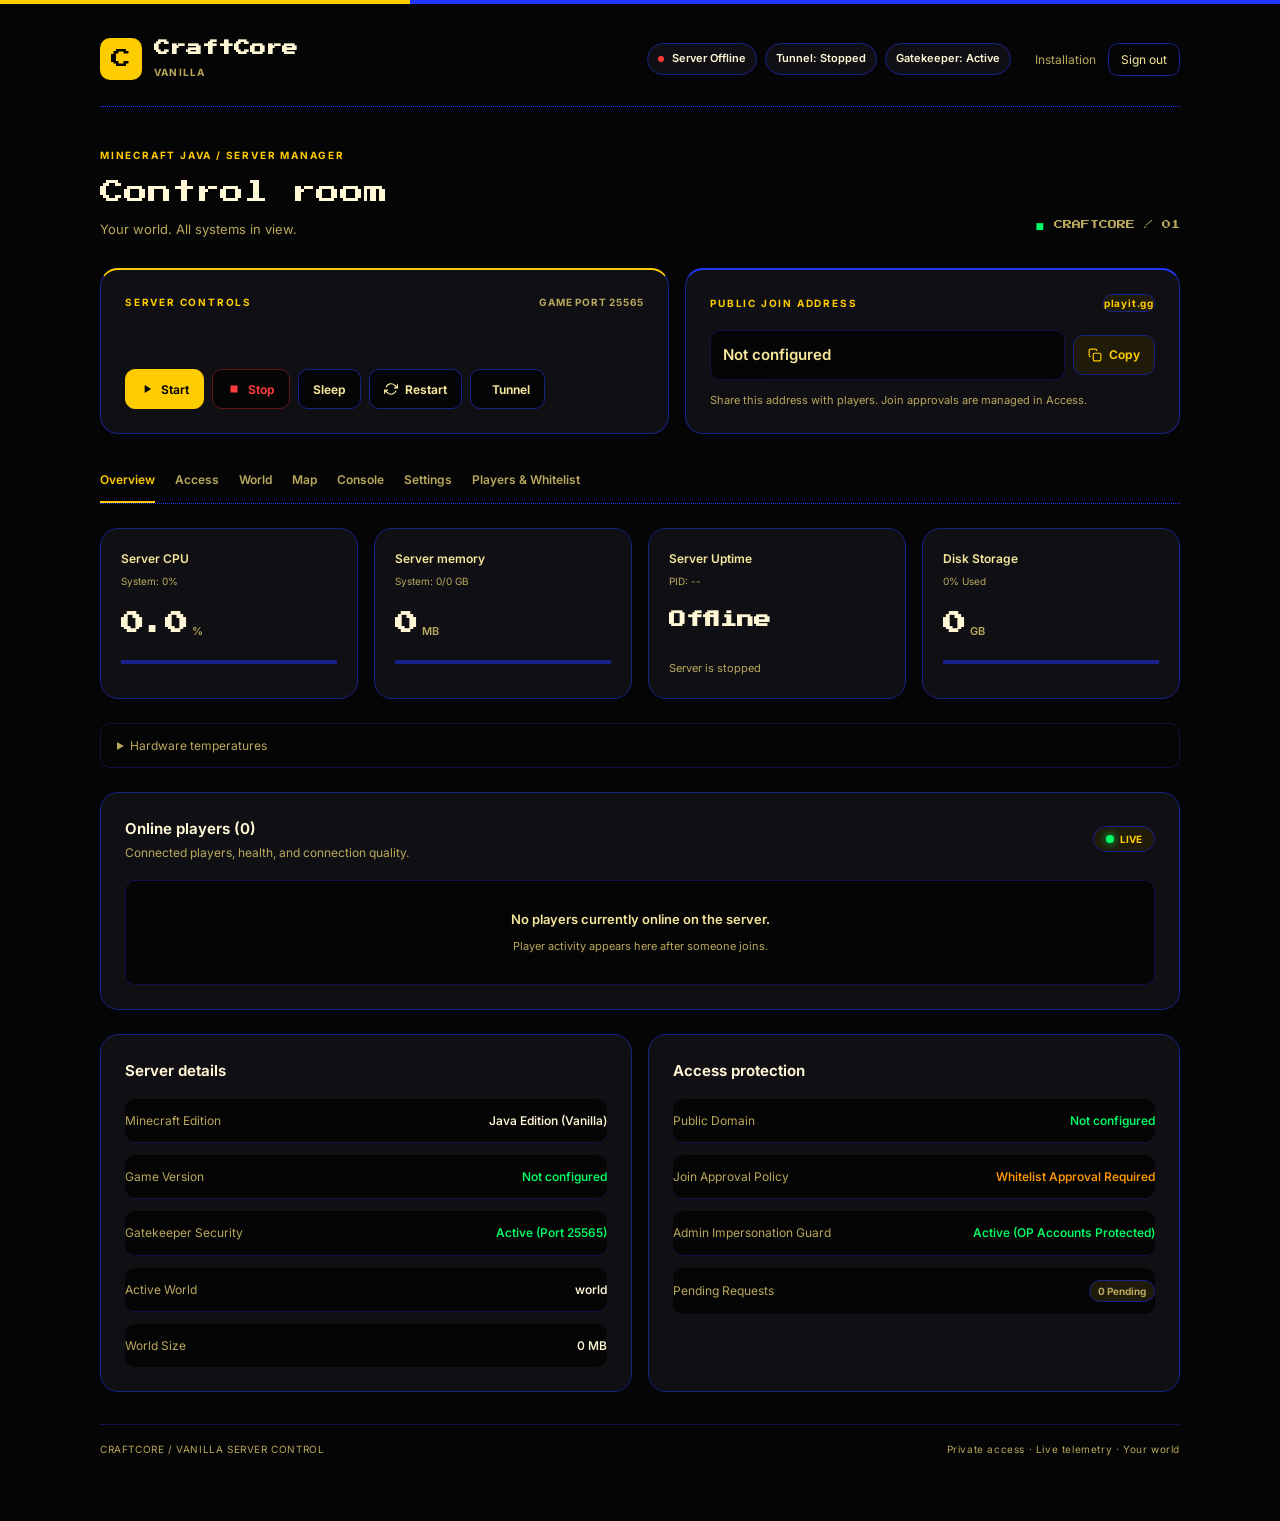
==== commit 616caa74: "Apply retro arcade theme and simplify dashboard layout" ====
--- a/minecraft-server/dashboard/static/index.html
+++ b/minecraft-server/dashboard/static/index.html
@@ -5,24 +5,20 @@
   <meta name="viewport" content="width=device-width, initial-scale=1.0">
   <link rel="icon" href="/icon.svg">
   <title>Minecraft Server Manager</title>
-  <link rel="preconnect" href="https://fonts.googleapis.com">
-  <link rel="preconnect" href="https://fonts.gstatic.com" crossorigin>
-  <link href="https://fonts.googleapis.com/css2?family=Inter:wght@300;400;500;600;700;800&family=JetBrains+Mono:wght@400;500;600;700&display=swap" rel="stylesheet">
-  <link rel="stylesheet" href="style.css?v=14">
+  <link rel="stylesheet" href="style.css?v=15">
+  <link rel="stylesheet" href="arcade.css?v=15">
   <!-- Three.js for ambient dynamic background -->
-  <script src="https://cdnjs.cloudflare.com/ajax/libs/three.js/r128/three.min.js"></script>
 </head>
 <body>
-  <nav style="position:fixed;right:18px;top:12px;z-index:1000"><a href="/setup">Installation settings</a> · <button onclick="craftLogout()">Sign out</button></nav>
-  <!-- Ambient Dynamic 3D Background Canvas -->
+<!-- Ambient Dynamic 3D Background Canvas -->
   <canvas id="three-bg-canvas" class="bg-canvas"></canvas>
 
   <div class="app-wrapper">
-    
+
     <!-- Top Navigation Bar -->
     <header class="navbar">
       <div class="brand">
-        <div class="brand-badge">⛏️</div>
+        <div class="brand-badge" aria-hidden="true">C</div>
         <div class="brand-info">
           <h1>CraftCore</h1>
           <span class="edition-pill">Vanilla</span>
@@ -40,7 +36,7 @@
           <span class="tunnel-text" id="nav-tunnel-text">Tunnel: Stopped</span>
         </div>
 
-        <div class="security-pill" id="nav-security-pill" onclick="switchToSecurityTab()" title="Click to view Security & Approvals">
+        <div class="security-pill" id="nav-security-pill" onclick="switchToSecurityTab()" title="Click to view Access">
           <span class="shield-dot">🛡️</span>
           <span class="security-text" id="nav-security-text">Gatekeeper: Active</span>
           <span class="pending-badge" id="nav-pending-badge" style="display: none">0</span>
@@ -48,13 +44,15 @@
       </div>
 
       <div class="nav-right">
-        <button class="theme-toggle" id="theme-toggle" title="Toggle Light / Dark Theme">
-          <span class="icon-sun">☀️</span>
-          <span class="icon-moon">🌙</span>
-        </button>
+<a class="account-link" href="/setup">Installation</a>
+        <button class="account-button" onclick="craftLogout()">Sign out</button>
       </div>
     </header>
 
+    <section class="page-heading" aria-labelledby="dashboard-title">
+      <div><span class="eyebrow">MINECRAFT JAVA / SERVER MANAGER</span><h2 id="dashboard-title">Control room</h2><p>Your world. All systems in view.</p></div>
+      <span class="page-meta">CRAFTCORE / 01</span>
+    </section>
     <!-- Real-Time Incoming Request Alert Banner -->
     <div class="security-alert-banner" id="security-alert-banner" style="display: none">
       <div class="alert-content">
@@ -72,12 +70,12 @@
 
     <!-- Quick Action & Connection Hero Banner -->
     <section class="hero-banner">
-      
+
       <!-- Primary Controls Card -->
       <div class="hero-card controls-card">
         <div class="hero-card-header">
           <span class="section-tag">SERVER CONTROLS</span>
-          <span class="port-label">PORT: <strong>25565</strong></span>
+          <span class="port-label">GAME PORT <strong id="game-port">25565</strong></span>
         </div>
         <div class="controls-btn-group">
           <button class="btn btn-start" id="btn-start" onclick="triggerAction('start')">
@@ -89,7 +87,7 @@
             Stop
           </button>
           <button class="btn btn-sleep" id="btn-sleep" onclick="triggerAction('sleep')" title="Flush world and put server to sleep (auto-wakes on login)">
-            <span>💤</span>
+
             Sleep
           </button>
           <button class="btn btn-restart" id="btn-restart" onclick="triggerAction('restart')">
@@ -97,7 +95,7 @@
             Restart
           </button>
           <button class="btn btn-tunnel" id="btn-tunnel" onclick="toggleTunnel()">
-            <span id="tunnel-btn-icon">⚡</span>
+            <span id="tunnel-btn-icon" aria-hidden="true"></span>
             <span id="tunnel-btn-text">Tunnel</span>
           </button>
         </div>
@@ -119,7 +117,7 @@
           </button>
         </div>
         <div class="address-footer">
-          <span>Friends join in the selected Minecraft version via Direct Connection. Protected with Dashboard Whitelist Approval.</span>
+          <span>Share this address with players. Join approvals are managed in Access.</span>
         </div>
       </div>
 
@@ -129,28 +127,28 @@
     <nav class="tab-nav">
       <button class="tab-item active" data-tab="tab-metrics">
         <span class="tab-icon">📊</span>
-        <span>Overview & Metrics</span>
+        <span>Overview</span>
       </button>
       <button class="tab-item" data-tab="tab-security">
         <span class="tab-icon">🛡️</span>
-        <span>Security & Approvals</span>
+        <span>Access</span>
         <span class="tab-badge" id="tab-security-badge" style="display: none">0</span>
       </button>
       <button class="tab-item" data-tab="tab-world">
         <span class="tab-icon">🗺️</span>
-        <span>World & Backups</span>
+        <span>World</span>
       </button>
       <button class="tab-item" data-tab="tab-map">
         <span class="tab-icon">🧭</span>
-        <span>Live Map</span>
+        <span>Map</span>
       </button>
       <button class="tab-item" data-tab="tab-console">
         <span class="tab-icon">💻</span>
-        <span>Live Console</span>
+        <span>Console</span>
       </button>
       <button class="tab-item" data-tab="tab-config">
         <span class="tab-icon">⚙️</span>
-        <span>Server Settings</span>
+        <span>Settings</span>
       </button>
       <button class="tab-item" data-tab="tab-players">
         <span class="tab-icon">👥</span>
@@ -160,11 +158,11 @@
 
     <!-- TAB CONTENTS -->
     <main class="tab-body">
-      
+
       <!-- TAB 1: OVERVIEW & TELEMETRY -->
       <div class="tab-pane active" id="tab-metrics">
         <div class="metrics-dashboard-grid">
-          
+
           <!-- CPU Card -->
           <div class="glass-card metric-box">
             <div class="metric-head">
@@ -185,7 +183,7 @@
             <div class="metric-head">
               <span class="metric-ico ram">💾</span>
               <div>
-                <h4>JVM Heap RAM</h4>
+                <h4>Server memory</h4>
                 <span class="metric-sub-label" id="val-sys-ram">System: 0/0 GB</span>
               </div>
             </div>
@@ -223,7 +221,11 @@
             </div>
           </div>
 
-          <!-- CPU Temperature Card -->
+
+
+        </div>
+
+        <details class="hardware-details"><summary>Hardware temperatures</summary><div class="metrics-dashboard-grid">          <!-- CPU Temperature Card -->
           <div class="glass-card metric-box">
             <div class="metric-head">
               <span class="metric-ico temp-cpu" style="background: rgba(239, 68, 68, 0.15); color: #ef4444;">🔥</span>
@@ -251,24 +253,22 @@
             <div class="progress-bar-wrap">
               <div class="progress-fill temp-gpu-fill" id="bar-gpu-temp" style="width: 0%; background: linear-gradient(90deg, #06b6d4, #8b5cf6, #ec4899);"></div>
             </div>
-          </div>
-
-        </div>
-
-        <!-- Live Online Players Section -->
+          </div></div></details>
+
+        <!-- Online players Section -->
         <div class="glass-card live-players-card">
           <div class="card-title-row">
             <div>
-              <h3>👥 Live Online Players (<span id="online-players-count-text">0</span>)</h3>
-              <p class="card-subtitle">Real-time player telemetry: in-game health ❤️, hunger 🍗, and ping 🟢.</p>
-            </div>
-            <span class="pulse-tag" id="online-pulse-tag"><span class="dot-green"></span> Live Telemetry</span>
+              <h3>Online players (<span id="online-players-count-text">0</span>)</h3>
+              <p class="card-subtitle">Connected players, health, and connection quality.</p>
+            </div>
+            <span class="pulse-tag" id="online-pulse-tag"><span class="dot-green"></span> LIVE</span>
           </div>
           <div class="live-players-grid" id="live-players-container">
             <div class="empty-players-box">
               <span class="empty-icon">🎮</span>
               <p>No players currently online on the server.</p>
-              <small>Connect to <code>Not configured</code> to view real-time stats here!</small>
+              <small>Player activity appears here after someone joins.</small>
             </div>
           </div>
         </div>
@@ -276,7 +276,7 @@
         <!-- Quick Summary & World Overview -->
         <div class="overview-secondary-grid">
           <div class="glass-card summary-card">
-            <h3>🎮 Server Quick Info</h3>
+            <h3>Server details</h3>
             <div class="summary-list">
               <div class="summary-row">
                 <span>Minecraft Edition</span>
@@ -302,7 +302,7 @@
           </div>
 
           <div class="glass-card summary-card">
-            <h3>🛡️ Access & Anti-Griefing Protection</h3>
+            <h3>Access protection</h3>
             <div class="summary-list">
               <div class="summary-row">
                 <span>Public Domain</span>
@@ -328,7 +328,7 @@
       <!-- TAB 2: SECURITY & APPROVALS (UPDATED FOR USERNAME WHITELIST & ADMIN PROTECTION) -->
       <div class="tab-pane" id="tab-security">
         <div class="security-manager-layout">
-          
+
           <!-- Admin Impersonation Protection Hero Card -->
           <div class="glass-card admin-guard-card">
             <div class="admin-guard-header">
@@ -354,7 +354,7 @@
           <div class="glass-card security-rules-bar">
             <div class="rules-header">
               <div>
-                <h3>⚙️ Join Approval & Security Rules</h3>
+                <h3>Join Approval & Security Rules</h3>
                 <p class="card-subtitle">Every new player requires your 1-click approval before they can join.</p>
               </div>
               <div class="rules-toggles-row">
@@ -394,7 +394,7 @@
           <div class="glass-card requests-panel">
             <div class="card-title-row">
               <div>
-                <h3>📡 Incoming Player Requests & Live Activity Log</h3>
+                <h3>Incoming Player Requests & Live Activity Log</h3>
                 <p class="card-subtitle">Real-time log of players attempting to connect. Approve or block with a single click.</p>
               </div>
               <button class="chip" onclick="loadSecurityData()">🔄 Refresh Logs</button>
@@ -422,10 +422,10 @@
 
           <!-- Approved & Blocked Lists Secondary Grid -->
           <div class="security-lists-grid">
-            
+
             <div class="glass-card sec-list-box">
               <div class="card-title-row">
-                <h4>✅ Approved Whitelisted Players</h4>
+                <h4>Approved Whitelisted Players</h4>
                 <span class="badge-status" id="approved-count-badge">0 Players</span>
               </div>
               <div class="sec-items-list" id="approved-users-list">
@@ -435,7 +435,7 @@
 
             <div class="glass-card sec-list-box">
               <div class="card-title-row">
-                <h4>🚫 Blocked / Rejected Players</h4>
+                <h4>Blocked / Rejected Players</h4>
                 <span class="badge-status red" id="blocked-count-badge">0 Players</span>
               </div>
               <div class="sec-items-list" id="blocked-users-list">
@@ -451,12 +451,12 @@
       <!-- TAB 3: WORLD & BACKUPS (UPLOAD / DOWNLOAD ZIP) -->
       <div class="tab-pane" id="tab-world">
         <div class="world-manager-grid">
-          
+
           <!-- Current World Status & Export Backup -->
           <div class="glass-card world-status-card">
             <div class="card-title-row">
               <div>
-                <h3>🌍 Active World</h3>
+                <h3>Active World</h3>
                 <p class="card-subtitle">Manage your current world save files and download backups.</p>
               </div>
               <span class="active-tag">Active Save</span>
@@ -483,7 +483,7 @@
 
             <div class="export-action-section">
               <div class="export-desc">
-                <h4>📦 Export World Backup (.zip)</h4>
+                <h4>Export World Backup (.zip)</h4>
                 <p>Generates a complete, uncompressed ZIP archive of your world data including player inventories, structures, and dimensions.</p>
               </div>
               <button class="btn btn-export" onclick="exportWorldBackup()">
@@ -497,7 +497,7 @@
           <div class="glass-card world-upload-card">
             <div class="card-title-row">
               <div>
-                <h3>📥 Import & Restore World (.zip)</h3>
+                <h3>Import & Restore World (.zip)</h3>
                 <p class="card-subtitle">Upload any single-player or server world ZIP archive to play with it.</p>
               </div>
             </div>
@@ -506,7 +506,7 @@
               <input type="file" id="world-file-input" accept=".zip" style="display: none" onchange="handleFileSelected(event)" />
               <div class="dropzone-inner">
                 <div class="drop-icon">📁</div>
-                <h4>Drag & Drop your <code>world.zip</code> here</h4>
+                <h4>Drag & Drop your <code>world.zip</code>here</h4>
                 <p>or click to browse your computer</p>
                 <span class="drop-hint">Accepts standard Minecraft Java world ZIPs (must contain level.dat)</span>
               </div>
@@ -571,7 +571,7 @@
       <!-- TAB 4: LIVE WEB MAP & PLAYER TRACKER -->
       <div class="tab-pane" id="tab-map">
         <div class="map-layout-grid">
-          
+
           <!-- Map Canvas & Viewport Card -->
           <div class="glass-card map-card">
             <!-- Map Top HUD Bar -->
@@ -600,7 +600,7 @@
                   </div>
                 </div>
               </div>
-              
+
               <div class="map-hud-right">
                 <div class="map-controls-group">
                   <button class="map-ctrl-btn" onclick="zoomMap(1.3)" title="Zoom In">🔍+</button>
@@ -615,7 +615,7 @@
             <!-- Interactive Map Viewport -->
             <div class="map-viewport-wrapper" id="map-viewport">
               <canvas id="minecraft-map-canvas" class="minecraft-map-canvas"></canvas>
-              
+
               <!-- Floating Coords & Zoom Info HUD -->
               <div class="map-coords-hud">
                 <span id="map-cursor-coords">📍 X: 0, Z: 0</span>
@@ -627,12 +627,12 @@
 
           <!-- Map Sidebar: Players & Waypoints -->
           <div class="map-sidebar">
-            
+
             <!-- Tracked Players Card -->
             <div class="glass-card map-side-card">
               <div class="card-title-row">
                 <div>
-                  <h3>👥 Tracked Players</h3>
+                  <h3>Tracked Players</h3>
                   <p class="card-subtitle">Click to jump map to player position</p>
                 </div>
                 <span class="active-tag" id="map-players-count">0 Players</span>
@@ -646,7 +646,7 @@
             <div class="glass-card map-side-card">
               <div class="card-title-row">
                 <div>
-                  <h3>📍 Waypoints</h3>
+                  <h3>Waypoints</h3>
                   <p class="card-subtitle">Bases, portals & farms</p>
                 </div>
                 <button class="btn btn-sm btn-primary" style="padding: 4px 10px; font-size: 0.75rem; background: var(--indigo); border-color: var(--indigo);" onclick="showAddWaypointModal()">+ Add Pin</button>
@@ -696,7 +696,7 @@
         <div class="glass-card config-layout">
           <div class="config-top-bar">
             <div>
-              <h3>⚙️ Server Configuration</h3>
+              <h3>Server Configuration</h3>
               <p class="card-subtitle">Manage gameplay rules, difficulty, and player limits (`server.properties`).</p>
             </div>
             <button class="btn btn-save" onclick="saveConfiguration()">
@@ -705,7 +705,7 @@
           </div>
 
           <div class="config-form-grid">
-            
+
             <div class="config-group full-col">
               <label>Server MOTD (Title)</label>
               <input type="text" id="cfg-motd" class="form-ctrl" placeholder="Minecraft Server" />
@@ -830,29 +830,29 @@
         <div class="glass-card live-players-card" style="margin-bottom: 20px;">
           <div class="card-title-row">
             <div>
-              <h3>👥 Live Online Players (<span id="online-players-count-text-2">0</span>)</h3>
-              <p class="card-subtitle">Real-time player telemetry: in-game health ❤️, hunger 🍗, and ping 🟢.</p>
-            </div>
-            <span class="pulse-tag"><span class="dot-green"></span> Live Telemetry</span>
+              <h3>Online players (<span id="online-players-count-text-2">0</span>)</h3>
+              <p class="card-subtitle">Connected players, health, and connection quality.</p>
+            </div>
+            <span class="pulse-tag"><span class="dot-green"></span> LIVE</span>
           </div>
           <div class="live-players-grid" id="live-players-container-2">
             <div class="empty-players-box">
               <span class="empty-icon">🎮</span>
               <p>No players currently online on the server.</p>
-              <small>Connect to <code>Not configured</code> to view real-time stats here!</small>
+              <small>Player activity appears here after someone joins.</small>
             </div>
           </div>
         </div>
 
         <div class="players-layout-grid">
-          
+
           <!-- Operators -->
           <div class="glass-card player-panel">
             <div class="player-panel-head">
-              <h3>🛡️ Server Operators (Admins)</h3>
+              <h3>Server Operators (Admins)</h3>
               <p>Admins with full in-game command permissions.</p>
             </div>
-            
+
             <div class="player-add-row">
               <input type="text" id="input-op-name" class="form-ctrl" placeholder="Minecraft username..." />
               <button class="btn btn-add" onclick="addOperator()">+ Add OP</button>
@@ -866,7 +866,7 @@
           <!-- Whitelist -->
           <div class="glass-card player-panel">
             <div class="player-panel-head">
-              <h3>📋 Whitelisted Players</h3>
+              <h3>Whitelisted Players</h3>
               <p>Players permitted to connect when whitelist is turned on.</p>
             </div>
 
@@ -884,7 +884,7 @@
           <div class="glass-card player-panel" style="grid-column: 1 / -1; margin-top: 14px;">
             <div class="player-panel-head" style="display: flex; justify-content: space-between; align-items: center; flex-wrap: wrap;">
               <div>
-                <h3>🎒 Registered Players & Inventories (<span id="all-players-count">0</span>)</h3>
+                <h3>Registered Players & Inventories (<span id="all-players-count">0</span>)</h3>
                 <p>Inspect any player's live inventory, equipped armor, XP levels, and Ender Chest contents.</p>
               </div>
               <button class="chip" onclick="loadPlayersData()">🔄 Refresh Players</button>
@@ -973,7 +973,7 @@
     <div class="inv-modal-backdrop" id="waypoint-modal" style="display: none;" onclick="closeWaypointModal(event)">
       <div class="glass-card inv-modal-container" style="max-width: 440px;" onclick="event.stopPropagation()">
         <div class="inv-modal-header">
-          <h3>📍 Add Custom Waypoint</h3>
+          <h3>Add Custom Waypoint</h3>
           <button class="inv-modal-close" onclick="closeWaypointModal()">✕</button>
         </div>
         <form class="inv-modal-body" onsubmit="saveCustomWaypoint(event)">
@@ -1029,6 +1029,8 @@
       </div>
     </div>
 
+    <footer class="app-footer"><span>CRAFTCORE / VANILLA SERVER CONTROL</span><span>Private access · Live telemetry · Your world</span></footer>
+
     <!-- Toast Notification Container -->
     <div id="toast-container" class="toast-stack"></div>
 
@@ -1037,7 +1039,7 @@
   <script src="session.js"></script>
   <script src="vendor/purify.min.js"></script>
   <script src="safe-html.js"></script>
-  <script src="three-scene.js?v=14"></script>
-  <script src="app.js?v=14"></script>
+
+  <script src="app.js?v=15"></script>
 </body>
 </html>
--- a/minecraft-server/dashboard/static/arcade.css
+++ b/minecraft-server/dashboard/static/arcade.css
@@ -0,0 +1,115 @@
+/* Arcade theme. Structured design tokens are authoritative. */
+@font-face{font-family:"Press Start 2P";src:url("fonts/pixel.woff2") format("woff2");font-display:swap;font-weight:400}
+@font-face{font-family:Inter;src:url("fonts/inter.woff2") format("woff2");font-display:swap;font-weight:100 900}
+:root,[data-theme="dark"],[data-theme="light"]{
+ --bg:#050505;--surface:#101014;--surface-warm:#1f1b08;
+ --fg:#fff7d6;--fg-2:#f6e79c;--muted:#b9a85d;--meta:#ffcc00;
+ --border:#2338ff;--border-soft:#17218a;
+ --accent:#ffcc00;--accent-on:#050505;
+ --accent-hover:color-mix(in oklab,var(--accent),black 8%);
+ --accent-active:color-mix(in oklab,var(--accent),black 14%);
+ --success:#00ff66;--warn:#ff9900;--danger:#ff3b3b;
+ --font-display:"Press Start 2P","Arial Black",system-ui,sans-serif;
+ --font-body:Inter,system-ui,sans-serif;--font-mono:"Press Start 2P",ui-monospace,monospace;
+ --text-xs:10px;--text-sm:12px;--text-base:14px;--text-lg:16px;
+ --text-xl:20px;--text-2xl:30px;--text-3xl:44px;--text-4xl:64px;
+ --leading-body:1.6;--leading-tight:1.08;--tracking-display:0;
+ --space-1:4px;--space-2:8px;--space-3:12px;--space-4:16px;--space-5:20px;
+ --space-6:24px;--space-8:32px;--space-12:48px;
+ --section-y-desktop:84px;--section-y-tablet:60px;--section-y-phone:44px;
+ --radius-sm:10px;--radius-md:18px;--radius-lg:9999px;--radius-pill:9999px;
+ --elev-flat:none;--elev-ring:0 0 0 1px var(--border);
+ --elev-raised:0 0 0 2px #2338ff,0 22px 60px rgba(0,0,0,.46);
+ --focus-ring:0 0 0 4px rgba(255,204,0,.34);
+ --motion-fast:90ms;--motion-base:160ms;--ease-standard:cubic-bezier(.2,0,0,1);
+ --container-max:1080px;--container-gutter-desktop:32px;--container-gutter-tablet:24px;--container-gutter-phone:16px;
+ /* Compatibility aliases for existing components. */
+ --bg-base:var(--bg);--bg-surface:var(--surface);--bg-surface-hover:var(--surface-warm);--bg-control:var(--bg);
+ --text-main:var(--fg);--text-muted:var(--fg-2);--text-dim:var(--muted);--border-focus:var(--accent);
+ --green:var(--success);--red:var(--danger);--amber:var(--warn);--indigo:var(--accent);
+ --green-glow:color-mix(in srgb,var(--success) 12%,transparent);
+ --red-glow:color-mix(in srgb,var(--danger) 12%,transparent);
+ --amber-glow:color-mix(in srgb,var(--warn) 12%,transparent);--indigo-glow:var(--surface-warm);
+ --terminal-bg:var(--bg);--terminal-text:var(--fg);--radius-xl:var(--radius-md);--shadow-card:none;
+ color-scheme:dark;
+}
+*{transition:none}
+body{background:var(--bg);color:var(--fg);font-family:var(--font-body);font-size:var(--text-base);line-height:var(--leading-body)}
+body::before{content:"";display:block;height:4px;background:linear-gradient(90deg,var(--accent) 0 32%,var(--border) 32% 100%)}
+a{color:var(--accent);text-underline-offset:4px}
+button,a,input,select,textarea{transition:background-color var(--motion-base) var(--ease-standard),border-color var(--motion-base) var(--ease-standard),color var(--motion-fast) var(--ease-standard)}
+:is(button,a,input,select,textarea,summary):focus-visible{outline:2px solid var(--accent);outline-offset:3px;box-shadow:var(--focus-ring)}
+button:disabled{opacity:.4;cursor:not-allowed;transform:none!important}
+.app-wrapper{max-width:calc(var(--container-max) + 2 * var(--container-gutter-desktop));padding:32px var(--container-gutter-desktop) 64px}
+.bg-canvas{display:none}
+.navbar{padding:0 0 24px;background:none;backdrop-filter:none;border:0;border-bottom:1px dotted var(--border);border-radius:0;box-shadow:none;margin:0;gap:24px;flex-wrap:wrap}
+.brand{gap:12px}.brand-badge{background:var(--accent);color:var(--accent-on);width:42px;height:42px;border-radius:var(--radius-sm);box-shadow:none;font-family:var(--font-display);font-size:20px}
+.brand-info h1{font-family:var(--font-display);font-size:16px;line-height:1.5;letter-spacing:0;color:var(--fg)}
+.edition-pill{display:inline-block;color:var(--muted);background:none;padding:0;margin:4px 0 0;font-size:10px;letter-spacing:.12em;text-transform:uppercase}
+.nav-center-status{gap:8px;flex-wrap:wrap;margin-left:auto}
+.status-pill,.tunnel-pill,.security-pill{border:1px solid var(--border-soft);background:var(--surface);padding:6px 10px;font-size:11px;min-height:32px;border-radius:var(--radius-pill);box-shadow:none}
+.status-text,.tunnel-text,.security-text{font-size:11px}.security-pill{cursor:pointer}.security-pill:hover{border-color:var(--accent)}
+.tunnel-dot,.shield-dot{display:none}.pulse-dot{width:6px;height:6px;box-shadow:none!important;animation:none!important}
+.nav-right{display:flex;align-items:center;gap:12px}.account-link{font-size:12px;color:var(--muted);text-decoration:none}.account-link:hover{color:var(--accent)}
+.account-button{font:inherit;font-size:12px;color:var(--fg-2);background:none;border:1px solid var(--border-soft);padding:6px 12px;border-radius:var(--radius-sm);cursor:pointer}
+.account-button:hover{border-color:var(--accent)}
+.page-heading{display:flex;justify-content:space-between;align-items:flex-end;gap:24px;padding:36px 0 28px}
+.eyebrow,.section-tag{font-family:var(--font-body);font-size:10px;font-weight:700;letter-spacing:.18em;color:var(--meta);text-transform:uppercase}
+.page-heading h2{font-family:var(--font-display);font-weight:400;font-size:24px;line-height:1.55;margin:8px 0;color:var(--fg)}
+.page-heading p{font-size:13px;color:var(--muted);margin:0}.page-meta{font-family:var(--font-display);font-size:9px;color:var(--muted);white-space:nowrap;padding-bottom:7px}
+.page-meta::before{content:"\25A0";color:var(--success);margin-right:10px}
+.hero-banner{grid-template-columns:1.15fr 1fr;gap:16px;margin:0 0 24px}
+.hero-card,.glass-card{border:1px solid var(--border-soft);border-radius:var(--radius-md);background:var(--surface);backdrop-filter:none;box-shadow:none;padding:24px;min-width:0}
+.hero-card{justify-content:flex-start;gap:0}.controls-btn-group{margin-top:auto}.controls-card{border-top:2px solid var(--accent)}.address-card{border-top:2px solid var(--border)}
+.hero-card-header{margin-bottom:18px}.port-label,.provider-pill{font-family:var(--font-body);font-size:10px;letter-spacing:.08em;color:var(--muted);background:none;border:0;padding:0}
+.controls-btn-group{display:flex;flex-wrap:wrap;gap:8px}
+.btn{font-family:var(--font-body);font-size:12px;font-weight:650;border-radius:var(--radius-sm);min-height:40px;gap:7px;padding:10px 14px;box-shadow:none;transform:none;border:1px solid var(--border-soft);background:var(--bg);color:var(--fg)}
+.btn svg{width:14px;height:14px}.btn:hover{transform:none;border-color:var(--accent);background:var(--surface-warm)}.btn:active{transform:translateY(1px)}
+.btn-start,.btn-primary,.btn-approve-banner{background:var(--accent);border-color:var(--accent);color:var(--accent-on)}
+.btn-start:hover,.btn-primary:hover{background:var(--accent-hover);color:var(--accent-on)}
+.btn-stop{color:var(--danger);background:var(--bg);border-color:color-mix(in srgb,var(--danger) 35%,var(--bg))}
+.btn-stop:hover,.btn-deny-banner:hover{background:color-mix(in srgb,var(--danger) 12%,var(--bg));border-color:var(--danger)}
+.btn-sleep,.btn-restart,.btn-tunnel{background:var(--bg);color:var(--fg-2);border-color:var(--border-soft)}
+.btn-copy{background:var(--surface-warm);color:var(--accent);border-color:var(--border-soft)}
+.address-value-box{background:var(--bg);border:1px dotted var(--border-soft);border-radius:var(--radius-sm);padding:12px;min-width:0}
+.address-value-box code{font-family:var(--font-body);font-weight:600;font-size:15px;color:var(--fg-2);overflow-wrap:anywhere}
+.address-footer{border:0;margin-top:12px;padding-top:0;font-size:11px;color:var(--muted)}
+.tab-nav{background:none;backdrop-filter:none;border:0;border-bottom:1px dotted var(--border);border-radius:0;padding:0;gap:20px;margin-bottom:24px;overflow-x:auto;flex-wrap:nowrap}
+.tab-item{flex:none;white-space:nowrap;border-radius:0;padding:14px 0;color:var(--muted);font-family:var(--font-body);font-size:12px;border:0;border-bottom:2px solid transparent;background:none;box-shadow:none}
+.tab-item:hover{background:none;color:var(--fg)}.tab-item.active{background:none;color:var(--accent);border-bottom-color:var(--accent);box-shadow:none}.tab-icon{display:none}
+.metrics-dashboard-grid{grid-template-columns:repeat(4,minmax(0,1fr));gap:16px;margin-bottom:24px}
+.metric-box{padding:20px;gap:16px}.metric-head{gap:0}.metric-ico{display:none}.metric-head h4{font-size:12px;font-weight:600;color:var(--fg-2)}
+.metric-sub-label{font-size:10px;color:var(--muted)}
+.metric-num{font-family:var(--font-display);font-size:23px;line-height:1.5;color:var(--fg);letter-spacing:-1px;min-height:37px;overflow-wrap:anywhere}
+.metric-num.text-large{font-size:17px;letter-spacing:0}.metric-num small{font-family:var(--font-body);font-size:11px;color:var(--muted);margin-left:5px;letter-spacing:0}
+.metric-status-sub{font-size:11px;color:var(--muted)}
+.progress-bar-wrap{height:4px;border-radius:0;background:var(--border-soft)}
+.progress-fill,.cpu-fill,.ram-fill,.disk-fill,.upload-fill,.temp-cpu-fill,.temp-gpu-fill{background:var(--accent)!important;border-radius:0;box-shadow:none}
+.hardware-details{margin-bottom:24px;border:1px dotted var(--border-soft);border-radius:var(--radius-sm);padding:12px 16px}
+.hardware-details summary{cursor:pointer;color:var(--muted);font-size:12px}.hardware-details .metrics-dashboard-grid{grid-template-columns:1fr 1fr;margin:16px 0 0}
+.card-title-row{gap:16px;flex-wrap:wrap}.card-title-row h3,.summary-card h3,.rules-header h3,.sec-list-box h4,.world-meta-title{font-family:var(--font-body);font-size:15px;font-weight:650;color:var(--fg)}
+.card-subtitle{font-size:12px;color:var(--muted);line-height:1.6}
+.live-players-card{margin-bottom:24px}.empty-players-box{border:1px dotted var(--border-soft);background:var(--bg);padding:28px 20px;border-radius:var(--radius-sm)}
+.empty-players-box .empty-icon{display:none}.empty-players-box p{color:var(--fg-2);font-size:13px}.empty-players-box small{font-size:11px;color:var(--muted)}
+.pulse-tag,.active-tag,.provider-pill,.badge-status{box-shadow:none;font-size:10px;background:var(--surface-warm);color:var(--accent);border:1px solid var(--border-soft);border-radius:var(--radius-pill)}
+.overview-secondary-grid,.security-lists-grid,.world-manager-grid,.players-manager-grid{gap:16px}
+.summary-card h3{margin-bottom:16px}.summary-row{padding:12px 0;border-bottom:1px dotted var(--border-soft);font-size:12px;gap:16px}.summary-row:last-child{border:0}.summary-row span{color:var(--muted)}.summary-row strong{font-size:12px;font-weight:550;text-align:right;overflow-wrap:anywhere}
+.form-ctrl,.cmd-input,input[type=text],input[type=number],select,textarea{background:var(--bg);border-color:var(--border-soft);border-radius:var(--radius-sm);color:var(--fg);font-family:var(--font-body);font-size:13px;box-shadow:none}
+.form-ctrl:focus{border-color:var(--accent);box-shadow:var(--focus-ring)}
+.form-label,.config-group label{font-size:12px;color:var(--fg-2)}.config-group small{font-size:11px;color:var(--muted)}
+.toggle-switch input:checked + .slider,.toggle-switch input:checked + .toggle-slider{background:var(--accent)}
+.security-rules-bar,.toggle-pill,.world-meta-box,.upload-dropzone,.sec-row,.player-card,.map-sidebar,.map-viewport-wrapper{background:var(--surface);border-color:var(--border-soft);border-radius:var(--radius-sm);box-shadow:none}
+.security-table th{color:var(--muted);background:var(--bg);font-size:10px;letter-spacing:.08em}.security-table td{border-color:var(--border-soft);font-size:12px}.security-table tr:hover td{background:var(--surface-warm)}
+.btn-tb-approve{background:var(--surface-warm);color:var(--accent);border-color:var(--border-soft)}.btn-tb-deny,.btn-del{background:transparent;color:var(--danger);border-color:var(--border-soft)}
+.terminal-container,.terminal-output,.console-terminal{background:var(--bg);border-color:var(--border-soft);box-shadow:none}
+.terminal-line,.terminal-input,.cmd-input{font-family:ui-monospace,SFMono-Regular,Consolas,monospace;font-size:12px;line-height:1.75}
+.inv-modal-container,.modal-content,.toast{background:var(--surface);border-color:var(--border);border-radius:var(--radius-md);box-shadow:var(--elev-raised)}
+.security-alert-banner{background:var(--surface-warm);border:1px solid var(--warn);border-radius:var(--radius-md);box-shadow:none;margin-top:24px}
+.security-alert-banner strong{color:var(--warn)}.text-green{color:var(--success)}.text-amber{color:var(--warn)}
+.map-viewport-wrapper{background:var(--bg)}.map-sidebar{border:1px solid var(--border-soft)}
+.app-footer{margin-top:32px;padding-top:16px;border-top:1px dotted var(--border-soft);display:flex;justify-content:space-between;gap:16px;color:var(--muted);font-size:10px;letter-spacing:.06em}
+/* The onboarding and login pages share the dashboard palette. */
+body.setup-page{padding:0 0 48px}body.setup-page main{padding:40px 24px 0;max-width:908px}.setup-page main header .logo{color:var(--accent)}.setup-page main h1{font-family:var(--font-display);font-size:24px;line-height:1.6}.setup-page main p,.setup-page main small{color:var(--muted)}.setup-page main section{background:var(--surface);border-color:var(--border-soft);border-radius:var(--radius-md)}.setup-page main li.active{color:var(--accent);border-color:var(--accent)}.setup-page main button,.setup-page main .button{background:var(--accent);color:var(--accent-on);border-radius:var(--radius-sm)}.setup-page main button.secondary{background:var(--surface);border:1px solid var(--border-soft);color:var(--fg-2)}.setup-page main aside{background:var(--surface-warm)}.setup-page main input,.setup-page main select{background:var(--bg);color:var(--fg);border-color:var(--border-soft)}.setup-page main .warning,.setup-page main #error{background:var(--surface-warm);color:var(--danger);border:1px dotted var(--danger)}.setup-page main progress{accent-color:var(--accent)}
+@media(max-width:1050px){.nav-center-status{order:3;margin-left:0;width:100%}.nav-right{margin-left:auto}.hero-banner{grid-template-columns:1fr}.metrics-dashboard-grid{grid-template-columns:repeat(2,minmax(0,1fr))}.page-heading h2{font-size:21px}}
+@media(max-width:700px){.app-wrapper{padding:24px var(--container-gutter-phone) 40px}.navbar{gap:16px}.brand-info h1{font-size:13px}.page-heading{padding:28px 0 24px}.page-heading h2{font-size:18px}.page-meta{display:none}.hero-card,.glass-card{padding:18px}.nav-right{gap:10px}.account-link{font-size:10px}.account-button{font-size:10px}.metrics-dashboard-grid{gap:12px}.metric-num{font-size:19px}.metric-num.text-large{font-size:14px}.tab-nav{gap:22px}.overview-secondary-grid,.security-lists-grid,.world-manager-grid{grid-template-columns:1fr}.controls-btn-group .btn{flex:1;min-width:80px}.hero-banner{gap:12px}.address-display-row{flex-wrap:wrap}.address-value-box{flex:1}.nav-center-status .tunnel-pill{display:none}.card-title-row{align-items:flex-start}.app-footer{flex-direction:column;gap:4px}main h1{font-size:18px}}
+@media(prefers-reduced-motion:reduce){*,*::before,*::after{animation:none!important;transition:none!important;scroll-behavior:auto!important}}
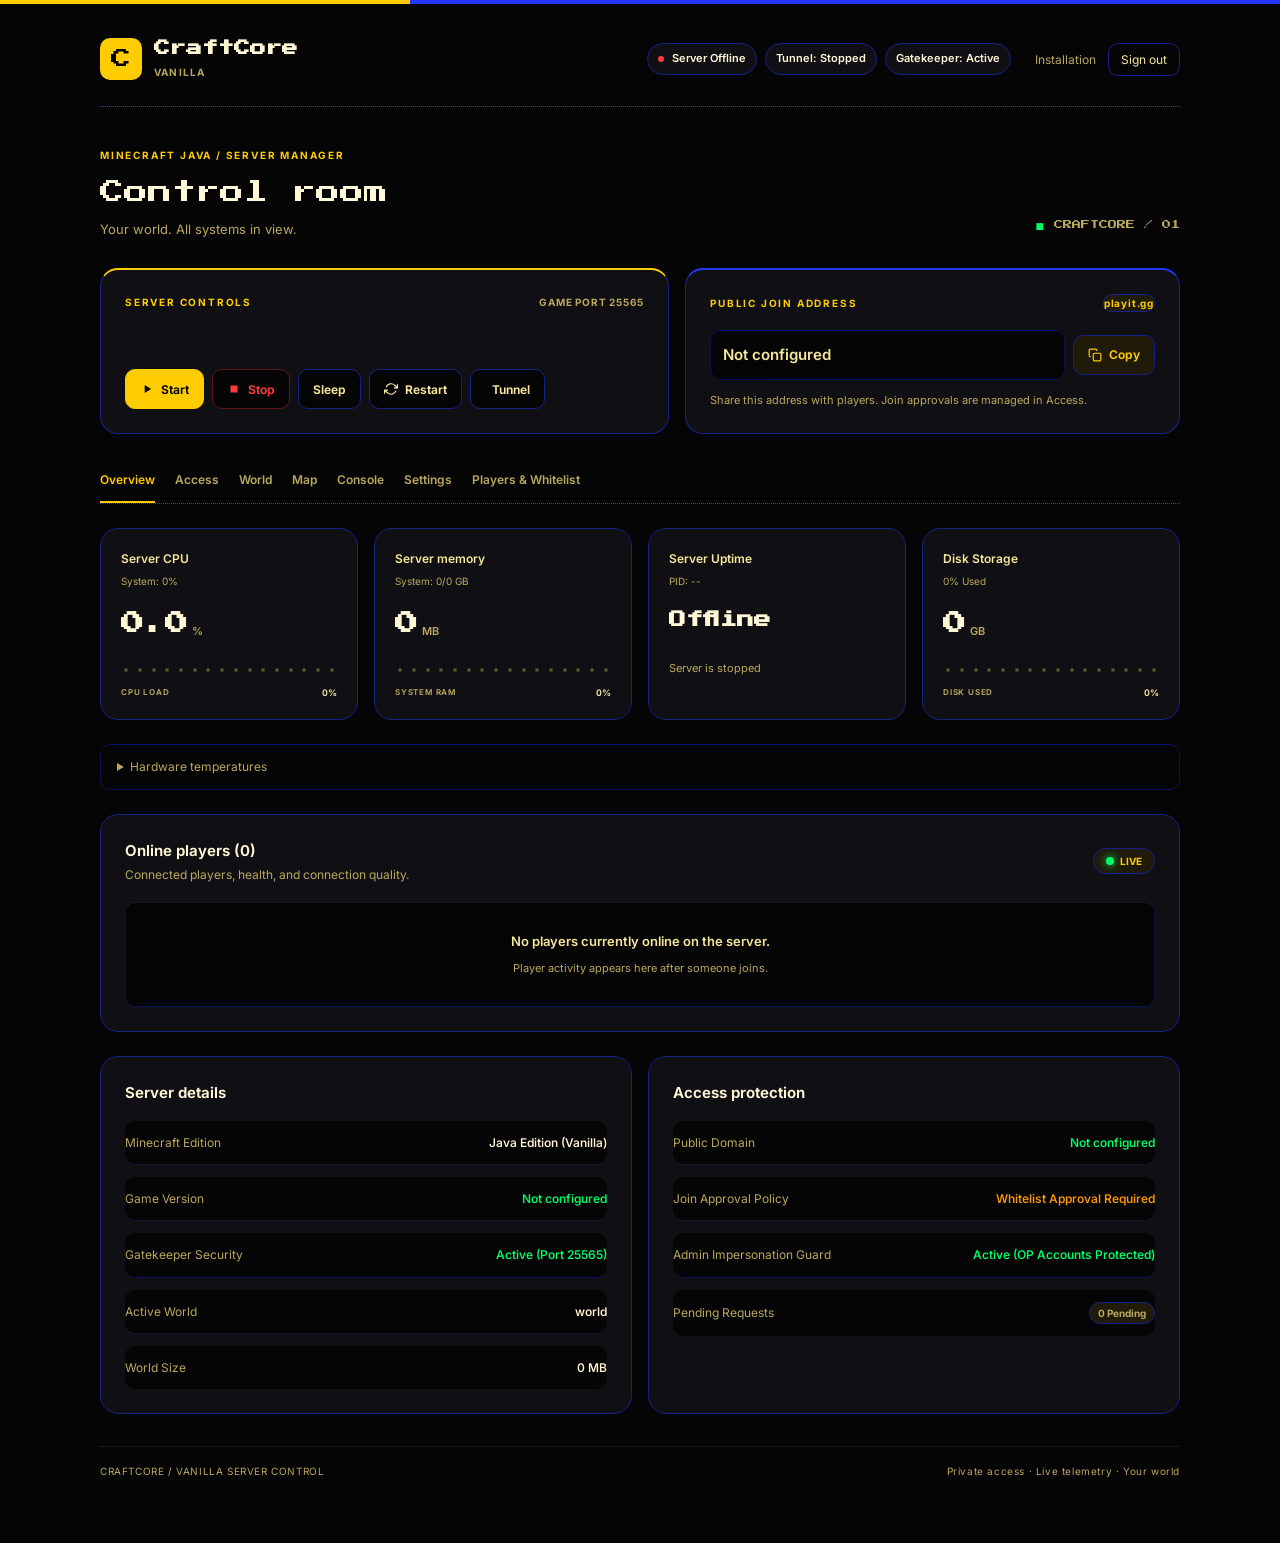
==== commit 460761a6: "Add segmented pixel usage meters with pellet-eating markers" ====
--- a/minecraft-server/dashboard/static/index.html
+++ b/minecraft-server/dashboard/static/index.html
@@ -7,6 +7,7 @@
   <title>Minecraft Server Manager</title>
   <link rel="stylesheet" href="style.css?v=15">
   <link rel="stylesheet" href="arcade.css?v=15">
+  <link rel="stylesheet" href="pixel-meters.css?v=16">
   <!-- Three.js for ambient dynamic background -->
 </head>
 <body>
@@ -1041,5 +1042,6 @@
   <script src="safe-html.js"></script>
 
   <script src="app.js?v=15"></script>
+  <script src="pixel-meters.js?v=16"></script>
 </body>
 </html>
--- a/minecraft-server/dashboard/static/pixel-meters.css
+++ b/minecraft-server/dashboard/static/pixel-meters.css
@@ -0,0 +1,18 @@
+/* Sixteen discrete slots: pixels fill in steps, with a pellet-eating leader. */
+.progress-bar-wrap.pixel-meter{position:relative;height:auto;min-height:37px;overflow:visible;background:none;border-radius:0;margin-top:2px}
+.pixel-meter > .progress-fill{position:absolute!important;opacity:0!important;height:0!important;pointer-events:none;overflow:hidden}
+.pixel-meter-track{--meter-color:var(--accent);display:grid;grid-template-columns:repeat(16,minmax(0,1fr));gap:3px;height:17px;padding:2px 0;isolation:isolate}
+.meter-pixel{position:relative;display:block;min-width:0;height:13px;background:none}
+.meter-pixel::before{content:"";position:absolute;width:3px;height:3px;left:50%;top:50%;transform:translate(-50%,-50%);background:var(--muted);opacity:.5}
+.meter-pixel.is-filled{background:var(--meter-color);box-shadow:inset 0 -3px 0 color-mix(in srgb,var(--meter-color) 60%,var(--bg))}
+.meter-pixel.is-filled::before{display:none}
+.meter-pixel.is-head{background:var(--accent);box-shadow:none;clip-path:polygon(0 25%,20% 25%,20% 0,75% 0,75% 20%,100% 20%,100% 35%,60% 50%,100% 65%,100% 80%,75% 80%,75% 100%,20% 100%,20% 75%,0 75%)}
+.meter-pixel.is-head::before{display:none}
+.meter-pixel.is-head::after{content:"";position:absolute;width:2px;height:2px;background:var(--accent-on);top:2px;left:45%}
+.pixel-meter-meta{display:flex;justify-content:space-between;gap:8px;margin-top:7px;font-family:var(--font-body);font-size:8px;font-weight:650;letter-spacing:.1em;line-height:1.5;color:var(--muted);font-variant-numeric:tabular-nums}
+.pixel-meter-meta span:last-child{color:var(--fg-2);letter-spacing:0;font-size:9px}
+.pixel-meter[data-level="warn"] .pixel-meter-track{--meter-color:var(--warn)}
+.pixel-meter[data-level="danger"] .pixel-meter-track{--meter-color:var(--danger)}
+.pixel-meter[data-level="danger"] .pixel-meter-meta span:last-child{color:var(--danger)}
+@media(max-width:700px){.pixel-meter-track{gap:2px}.pixel-meter-meta{font-size:7px;letter-spacing:.06em}}
+@media(prefers-reduced-motion:reduce){.pixel-meter *{animation:none!important;transition:none!important}}
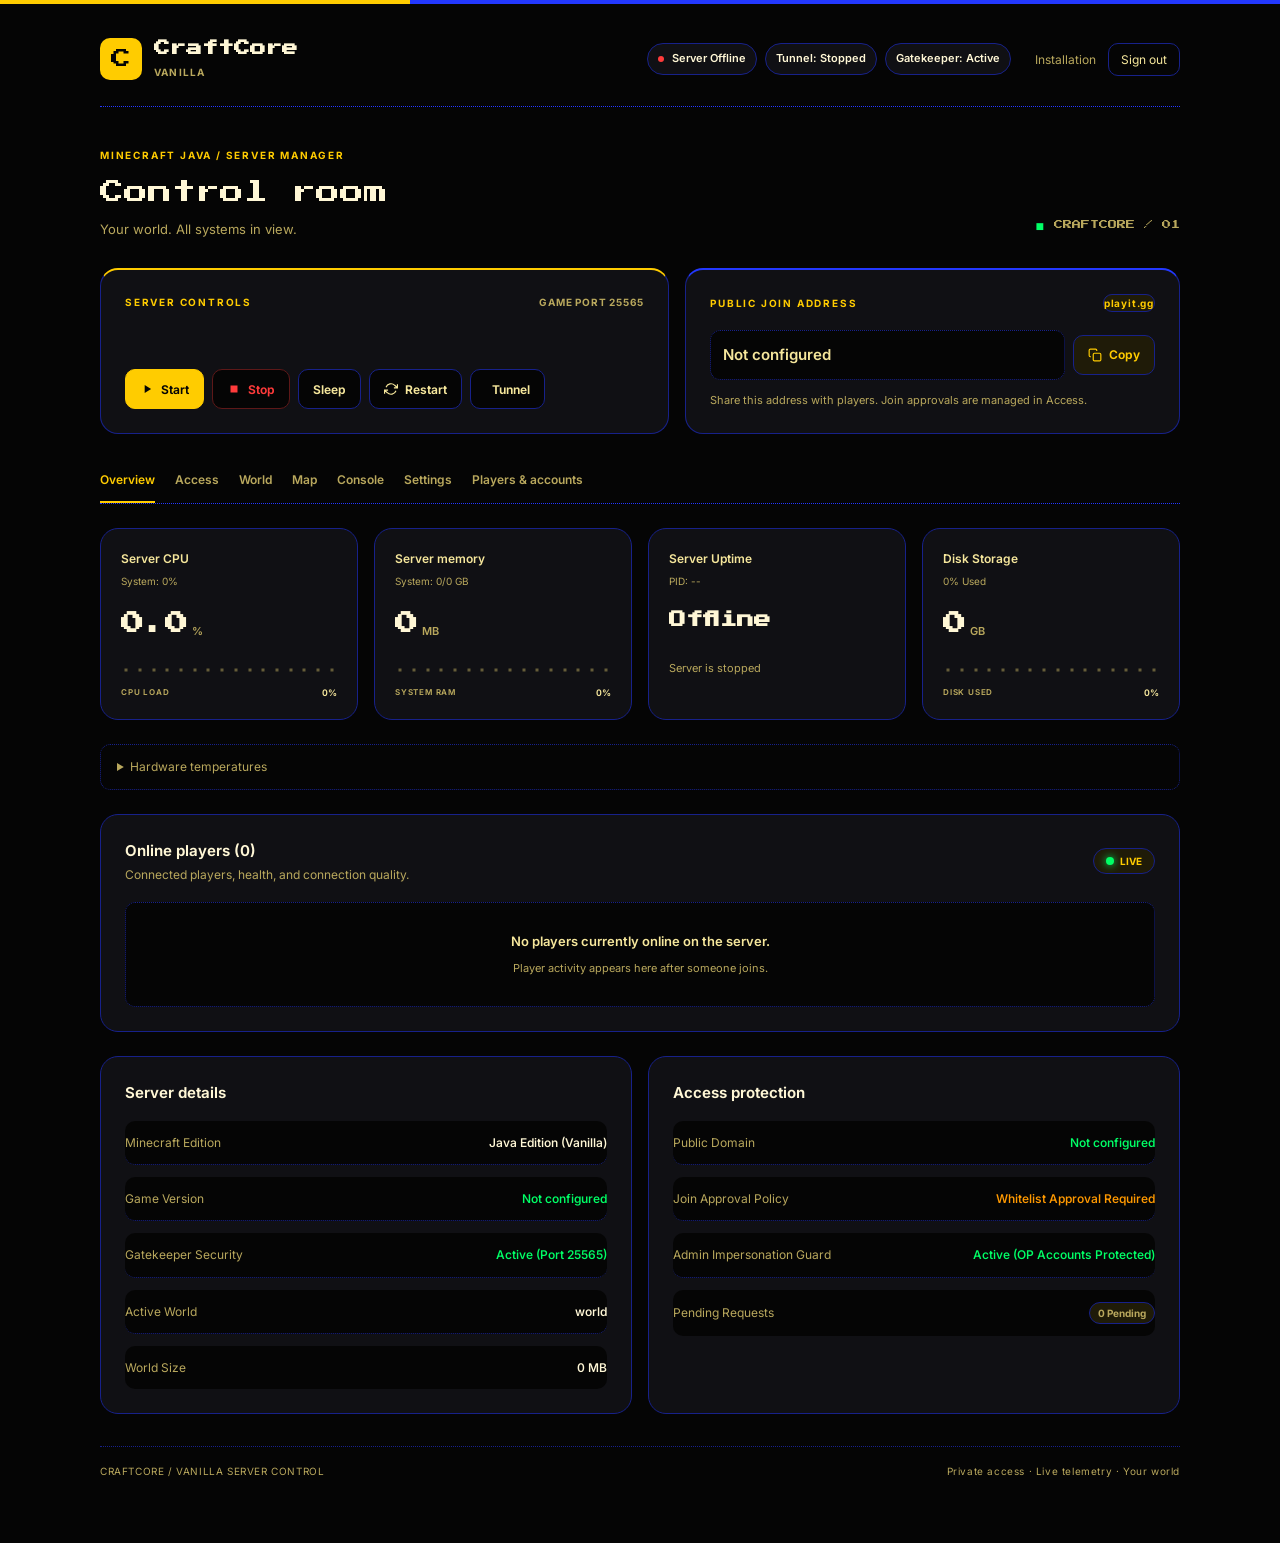
==== commit ffb462fc: "Add invited player logins with read-only overview, map, and UUID-scoped inventory" ====
--- a/minecraft-server/dashboard/static/index.html
+++ b/minecraft-server/dashboard/static/index.html
@@ -8,6 +8,7 @@
   <link rel="stylesheet" href="style.css?v=15">
   <link rel="stylesheet" href="arcade.css?v=15">
   <link rel="stylesheet" href="pixel-meters.css?v=16">
+  <link rel="stylesheet" href="world-map.css?v=18"><link rel="stylesheet" href="accounts.css?v=18">
   <!-- Three.js for ambient dynamic background -->
 </head>
 <body>
@@ -153,7 +154,7 @@
       </button>
       <button class="tab-item" data-tab="tab-players">
         <span class="tab-icon">👥</span>
-        <span>Players & Whitelist</span>
+        <span>Players & accounts</span>
       </button>
     </nav>
 
@@ -571,59 +572,46 @@
 
       <!-- TAB 4: LIVE WEB MAP & PLAYER TRACKER -->
       <div class="tab-pane" id="tab-map">
+        <div class="map-intro"><div><h3>World explorer</h3><p>Saved terrain, raised into view. Explore your builds from a new angle.</p></div><div class="terrain-navigation"><button class="map-ctrl-btn" onclick="toggleTerrainFullscreen()">Expand</button><button class="map-ctrl-btn" onclick="refreshTerrain()">Refresh</button></div></div>
         <div class="map-layout-grid">
 
           <!-- Map Canvas & Viewport Card -->
           <div class="glass-card map-card">
-            <!-- Map Top HUD Bar -->
-            <div class="map-hud-bar">
-              <div class="map-hud-left">
-                <div class="map-dim-selector">
-                  <button class="map-dim-btn active" data-dim="overworld" onclick="setMapDimension('overworld')">🌲 Overworld</button>
-                  <button class="map-dim-btn" data-dim="the_nether" onclick="setMapDimension('the_nether')">🔥 The Nether</button>
-                  <button class="map-dim-btn" data-dim="the_end" onclick="setMapDimension('the_end')">🌌 The End</button>
-                </div>
-
-                <!-- Layer Height (Y-Level) Slicer HUD -->
-                <div class="map-layer-slicer" title="Adjust the maximum layer height / Y-elevation cut to view underground caves or surface layers">
-                  <div class="layer-label-row">
-                    <span class="layer-title">📶 Layer Height:</span>
-                    <strong class="layer-val" id="map-layer-display">Y ≤ 320 (All / Surface)</strong>
-                  </div>
-                  <div class="layer-slider-wrap">
-                    <input type="range" id="map-layer-slider" min="-64" max="320" value="320" step="1" oninput="handleMapLayerChange(this.value)" />
-                    <div class="layer-presets">
-                      <button class="btn-preset active" data-y="320" onclick="setMapLayerPreset(320)" title="All heights / Surface">🏔️ All (320)</button>
-                      <button class="btn-preset" data-y="64" onclick="setMapLayerPreset(64)" title="Sea level">🌊 Sea (64)</button>
-                      <button class="btn-preset" data-y="16" onclick="setMapLayerPreset(16)" title="Caves & Mines">⛏️ Caves (16)</button>
-                      <button class="btn-preset" data-y="-32" onclick="setMapLayerPreset(-32)" title="Deepslate & Diamonds">🕳️ Deep (-32)</button>
-                    </div>
-                  </div>
-                </div>
-              </div>
-
-              <div class="map-hud-right">
-                <div class="map-controls-group">
-                  <button class="map-ctrl-btn" onclick="zoomMap(1.3)" title="Zoom In">🔍+</button>
-                  <button class="map-ctrl-btn" onclick="zoomMap(0.7)" title="Zoom Out">🔍−</button>
-                  <button class="map-ctrl-btn" onclick="resetMapCenter()" title="Recenter to Spawn (0, 0)">🏠 Spawn</button>
-                  <button class="map-ctrl-btn" onclick="toggleMapGrid()" id="btn-toggle-grid" title="Toggle Coordinate Grid">📐 Grid</button>
-                  <button class="map-ctrl-btn" onclick="loadMapData()" title="Refresh Map Data">🔄</button>
-                </div>
-              </div>
-            </div>
-
+            <div class="terrain-toolbar">
+              <div class="terrain-dimensions" aria-label="Dimension">
+                <button class="map-dim-btn active" data-dim="overworld" onclick="setMapDimension('overworld')">Overworld</button>
+                <button class="map-dim-btn" data-dim="the_nether" onclick="setMapDimension('the_nether')">Nether</button>
+                <button class="map-dim-btn" data-dim="the_end" onclick="setMapDimension('the_end')">The End</button>
+              </div>
+              <div class="terrain-views" aria-label="Map projection">
+                <button class="map-view-btn" id="map-view-angled" aria-pressed="true" onclick="setTerrainMode('angled')">Angled</button>
+                <button class="map-view-btn" id="map-view-flat" aria-pressed="false" onclick="setTerrainMode('flat')">Top-down</button>
+              </div>
+            </div>
+            <div class="terrain-options">
+              <div class="terrain-height"><label for="map-layer-slider">Height cutoff</label><strong id="map-layer-display">Y ≤ 320</strong>
+                <input type="range" id="map-layer-slider" min="-64" max="320" value="320" step="1" oninput="handleMapLayerChange(this.value)">
+                <div class="layer-presets"><button class="btn-preset active" data-y="320" onclick="setMapLayerPreset(320)">Surface</button><button class="btn-preset" data-y="64" onclick="setMapLayerPreset(64)">64</button><button class="btn-preset" data-y="16" onclick="setMapLayerPreset(16)">16</button><button class="btn-preset" data-y="-32" onclick="setMapLayerPreset(-32)">−32</button></div>
+              </div>
+              <div class="terrain-navigation" aria-label="Map navigation">
+                <button class="map-ctrl-btn" onclick="zoomMap(1.3)" aria-label="Zoom in">+</button><button class="map-ctrl-btn" onclick="zoomMap(1/1.3)" aria-label="Zoom out">−</button>
+                <button class="map-ctrl-btn" onclick="rotateTerrain(-1)" aria-label="Rotate left">↶</button><button class="map-ctrl-btn" onclick="rotateTerrain(1)" aria-label="Rotate right">↷</button>
+                <button class="map-ctrl-btn" onclick="resetMapCenter()" title="Go to the saved world spawn">Spawn</button><button class="map-ctrl-btn map-fullscreen-exit" onclick="toggleTerrainFullscreen()">Exit full screen</button><button class="map-ctrl-btn" id="map-grid-toggle" aria-pressed="false" onclick="toggleMapGrid()">Grid</button>
+              </div>
+            </div>
             <!-- Interactive Map Viewport -->
             <div class="map-viewport-wrapper" id="map-viewport">
-              <canvas id="minecraft-map-canvas" class="minecraft-map-canvas"></canvas>
+              <canvas id="minecraft-map-canvas" class="minecraft-map-canvas" tabindex="0" aria-label="World terrain map. Drag or use arrow keys to pan. Scroll, pinch, or use plus and minus to zoom. Press zero to return to spawn."></canvas>
+              <span class="terrain-compass" id="map-orientation" aria-label="North direction">N ↗</span>
 
               <!-- Floating Coords & Zoom Info HUD -->
               <div class="map-coords-hud">
-                <span id="map-cursor-coords">📍 X: 0, Z: 0</span>
+                <span id="map-cursor-coords">Hover terrain for coordinates</span>
                 <span class="hud-sep">•</span>
-                <span id="map-zoom-level">Zoom: 1.0x</span>
-              </div>
-            </div>
+                <span id="map-zoom-level">1.20×</span>
+              </div>
+            </div>
+            <div class="terrain-footer"><span id="terrain-status" role="status">Open the map to load saved terrain</span><span id="map-saved-at">Saved world data</span></div>
           </div>
 
           <!-- Map Sidebar: Players & Waypoints -->
@@ -634,7 +622,7 @@
               <div class="card-title-row">
                 <div>
                   <h3>Tracked Players</h3>
-                  <p class="card-subtitle">Click to jump map to player position</p>
+                  <p class="card-subtitle">Jump to the last saved position</p>
                 </div>
                 <span class="active-tag" id="map-players-count">0 Players</span>
               </div>
@@ -660,6 +648,7 @@
           </div>
 
         </div>
+        <p class="terrain-note">Drag to pan · Scroll or pinch to zoom · Arrow keys to move. Terrain and player positions reflect saved world data; checked every 15 seconds. Angled relief samples surface heights, rather than full block geometry.</p>
       </div>
 
       <!-- TAB 5: LIVE CONSOLE -->
@@ -826,6 +815,7 @@
 
       <!-- TAB 6: PLAYERS & WHITELIST -->
       <div class="tab-pane" id="tab-players">
+<section class="glass-card dashboard-account-card"><div class="card-title-row"><div><h3>Player dashboard accounts</h3><p class="card-subtitle">Read-only access to Overview, Map, and their own inventory and stats. Separate from Minecraft OP and whitelist permissions.</p></div><button class="map-ctrl-btn" id="accounts-refresh">Refresh accounts</button></div><form class="dashboard-account-form" id="account-create"><label>Minecraft player<select id="account-player" required><option value="">Loading saved players…</option></select></label><label>Dashboard login name<input id="account-username" required pattern="[A-Za-z0-9_.\-]{3,32}" minlength="3" maxlength="32" autocomplete="off" placeholder="e.g. alex"></label><button class="btn btn-primary" id="account-invite-button" type="submit">Create invitation</button></form><p class="account-error" id="account-error" role="alert"></p><div class="player-invite-result" id="player-invite-result" hidden><strong id="player-invite-title"></strong><p>Share this private link with the player. They choose their own password. This link is shown only now.</p><div class="invite-actions"><input id="player-invite-link" aria-label="Private player invitation link" readonly><button class="map-ctrl-btn" id="invite-copy">Copy</button><button class="map-ctrl-btn" id="invite-close">Dismiss</button></div></div><div id="dashboard-accounts"></div></section>
 
         <!-- Live Online Telemetry Card in Players tab -->
         <div class="glass-card live-players-card" style="margin-bottom: 20px;">
@@ -1043,5 +1033,6 @@
 
   <script src="app.js?v=15"></script>
   <script src="pixel-meters.js?v=16"></script>
+  <script src="world-map.js?v=18"></script><script src="accounts.js?v=18"></script>
 </body>
 </html>
--- a/minecraft-server/dashboard/static/world-map.css
+++ b/minecraft-server/dashboard/static/world-map.css
@@ -0,0 +1,29 @@
+.map-intro{display:flex;align-items:center;justify-content:space-between;gap:16px;margin-bottom:20px}.map-intro h3{font-family:var(--font-display);font-size:14px;line-height:1.7;font-weight:400;color:var(--fg)}.map-intro p{font-size:12px;color:var(--muted);margin-top:6px}
+.map-layout-grid{grid-template-columns:minmax(0,1fr) 270px;gap:16px}.map-card{height:710px;background:var(--bg)!important;border:1px solid var(--border-soft);border-radius:var(--radius-md)}
+.terrain-toolbar{display:flex;flex-wrap:wrap;align-items:center;gap:10px;padding:16px;border-bottom:1px dotted var(--border-soft);background:var(--surface)}
+.terrain-dimensions,.terrain-views,.terrain-navigation{display:flex;gap:4px;align-items:center;flex-wrap:wrap}.terrain-views{margin-left:auto}
+.map-dim-btn,.map-view-btn,.map-ctrl-btn,.map-player-action{font-family:var(--font-body);font-size:11px;min-height:34px;padding:7px 10px;border:1px solid var(--border-soft);border-radius:var(--radius-sm);color:var(--fg-2);background:var(--bg);cursor:pointer;white-space:nowrap}
+.map-dim-btn:hover,.map-view-btn:hover,.map-ctrl-btn:hover,.map-player-action:hover{border-color:var(--accent);color:var(--accent)}
+.map-dim-btn.active,.map-view-btn[aria-pressed=true]{background:var(--surface-warm);border-color:var(--accent);color:var(--accent)}
+.terrain-options{display:flex;flex-wrap:wrap;align-items:center;gap:16px;padding:12px 16px;background:var(--surface);border-bottom:1px solid var(--border-soft)}
+.terrain-height{display:flex;flex:1;flex-wrap:wrap;gap:8px;align-items:center;min-width:210px}.terrain-height label{font-size:10px;color:var(--muted);white-space:nowrap}.terrain-height strong{font-size:10px;color:var(--fg-2);font-weight:500;min-width:50px}
+.terrain-height input[type=range]{flex:1;min-width:80px;max-width:160px;accent-color:var(--accent);height:16px;cursor:pointer}.terrain-height .layer-presets{display:flex;gap:4px;flex-wrap:wrap}
+.btn-preset{font:inherit;font-size:9px;padding:3px 6px;border:1px solid var(--border-soft);background:var(--bg);color:var(--muted);border-radius:4px;cursor:pointer}.btn-preset.active{background:var(--surface-warm);color:var(--accent);border-color:var(--accent)}
+.terrain-navigation{justify-content:flex-end}.terrain-navigation .map-ctrl-btn{min-width:32px;padding:5px 8px;font-size:11px}.terrain-navigation button[aria-pressed=true]{color:var(--accent);border-color:var(--accent)}
+.map-viewport-wrapper{flex:1;min-height:320px;position:relative;overflow:hidden;background:var(--bg);border:0;border-radius:0}
+.minecraft-map-canvas{display:block;max-width:100%;touch-action:none;cursor:grab}.minecraft-map-canvas:active{cursor:grabbing}.minecraft-map-canvas:focus-visible{outline:2px solid var(--accent);outline-offset:-3px}
+.terrain-compass{position:absolute;right:14px;top:14px;border:1px solid var(--border-soft);border-radius:var(--radius-sm);background:var(--surface);color:var(--accent);font-family:var(--font-body);font-size:11px;padding:7px 9px;pointer-events:none}
+.map-coords-hud{position:absolute;bottom:12px;left:12px;right:auto;max-width:calc(100% - 24px);font-family:var(--font-body);font-size:10px;letter-spacing:0;gap:8px;padding:7px 10px;color:var(--fg-2);background:var(--surface);border:1px solid var(--border-soft);border-radius:var(--radius-sm);pointer-events:none;flex-wrap:wrap;box-shadow:none}
+.terrain-footer{padding:10px 14px;border-top:1px dotted var(--border-soft);background:var(--surface);display:flex;gap:12px;justify-content:space-between;flex-wrap:wrap;font-size:10px;color:var(--muted)}.terrain-footer [data-error=true]{color:var(--warn)}
+.terrain-note{margin-top:12px;font-size:10px;line-height:1.7;color:var(--muted)}
+.map-sidebar{display:flex;flex-direction:column;gap:16px;border:0;background:none}.map-side-card{padding:18px}.map-side-card .card-title-row{align-items:flex-start;gap:10px}.map-side-card h3{font-size:13px}.map-side-card .card-subtitle{font-size:10px;line-height:1.6}.map-side-card .active-tag{font-size:9px;white-space:nowrap}
+.map-player-item,.map-wp-item{padding:12px 0;border:0;border-bottom:1px dotted var(--border-soft);border-radius:0;background:none;align-items:flex-start;flex-direction:column;gap:10px}.map-player-item:last-child,.map-wp-item:last-child{border-bottom:0}
+.map-row-info{min-width:0;display:flex;flex-direction:column;gap:4px}.map-row-info strong{color:var(--fg-2);font-size:12px;overflow-wrap:anywhere}.map-row-info small{font-size:10px;color:var(--muted);line-height:1.6}.map-player-action{min-height:28px;padding:3px 8px;font-size:10px}.map-sidebar .empty-msg{font-size:11px;line-height:1.7;color:var(--muted);padding:18px 0}
+@media(max-width:1050px){.map-layout-grid{grid-template-columns:minmax(0,1fr)}.map-sidebar{display:grid;grid-template-columns:1fr 1fr}.map-card{height:680px}}
+@media(max-width:700px){.map-intro{align-items:flex-start}.map-intro h3{font-size:12px}.map-intro p{font-size:11px}.map-card{height:650px}.terrain-toolbar{padding:12px;gap:8px}.terrain-views{margin-left:0}.map-dim-btn,.map-view-btn{font-size:10px;padding:6px 8px}.terrain-options{padding:10px 12px;gap:10px}.terrain-height{width:100%}.terrain-navigation{justify-content:flex-start}.map-sidebar{grid-template-columns:1fr}.terrain-footer{font-size:9px}.terrain-footer #map-saved-at{display:none}.terrain-height .layer-presets{display:none}}
+
+.map-card:fullscreen{height:100dvh;width:100vw;border-radius:0;background:var(--bg)!important}.map-card:fullscreen .map-viewport-wrapper{min-height:0}
+
+.terrain-dimensions .map-dim-btn.active[data-dim]{background:var(--surface-warm);border-color:var(--accent);color:var(--accent)}
+
+.map-fullscreen-exit{display:none}.map-card:fullscreen .map-fullscreen-exit{display:inline-flex}
--- a/minecraft-server/dashboard/static/accounts.css
+++ b/minecraft-server/dashboard/static/accounts.css
@@ -0,0 +1,2 @@
+.dashboard-account-card{margin-bottom:24px}.dashboard-account-form{display:grid;grid-template-columns:minmax(180px,1fr) minmax(180px,1fr) auto;gap:16px;align-items:end;margin:20px 0}.dashboard-account-form label{display:flex;flex-direction:column;gap:8px;font-size:12px;color:var(--fg-2)}.dashboard-account-form input,.dashboard-account-form select{width:100%;min-height:40px;padding:10px;border:1px solid var(--border-soft);background:var(--bg);color:var(--fg);border-radius:var(--radius-sm);font:inherit}.dashboard-account-row{display:flex;gap:12px;align-items:center;padding:16px 0;border-bottom:1px dotted var(--border-soft)}.dashboard-account-row>div{flex:1;min-width:0;display:flex;flex-direction:column;gap:4px}.dashboard-account-row strong{font-size:13px;color:var(--fg-2)}.dashboard-account-row small{font-size:11px;color:var(--muted)}.player-invite-result{padding:16px;border:1px dotted var(--accent);border-radius:var(--radius-sm);background:var(--surface-warm);margin-bottom:20px}.player-invite-result strong{font-size:12px}.player-invite-result p{font-size:11px;color:var(--muted);margin:8px 0}.invite-actions{display:flex;gap:8px;flex-wrap:wrap}.invite-actions input{flex:1;min-width:200px;background:var(--bg);color:var(--fg);padding:10px;border:1px solid var(--border-soft);border-radius:var(--radius-sm);font:12px ui-monospace,monospace}.account-error{color:var(--danger);font-size:12px;margin:12px 0}[hidden]{display:none!important}@media(max-width:700px){.dashboard-account-form{grid-template-columns:1fr}.dashboard-account-row{flex-wrap:wrap}.dashboard-account-row>div{flex-basis:100%}}
+.player-stats-grid{display:grid;grid-template-columns:repeat(4,minmax(0,1fr));gap:16px;margin:20px 0}.player-stat{padding:18px;border:1px solid var(--border-soft);border-radius:var(--radius-sm);background:var(--surface)}.player-stat small{display:block;font-size:11px;color:var(--muted);margin-bottom:10px}.player-stat strong{font-size:18px;color:var(--fg-2);font-variant-numeric:tabular-nums}.player-inventory-layout{display:grid;grid-template-columns:minmax(0,1fr) minmax(0,1fr);gap:16px}.player-inventory-panel h3{font-size:14px;margin-bottom:16px}.player-slots{display:grid;grid-template-columns:repeat(9,minmax(0,1fr));gap:4px;margin-bottom:16px}.player-slots.gear{grid-template-columns:repeat(5,minmax(0,44px));justify-content:start}.player-slot{position:relative;aspect-ratio:1;background:var(--bg);border:1px solid var(--border-soft);border-radius:4px;display:flex;justify-content:center;align-items:center;font-size:20px;color:var(--muted);cursor:default}.player-slot.filled{border-color:var(--muted);color:var(--fg-2)}.player-slot span{position:absolute;bottom:1px;right:3px;font:9px var(--font-body);color:var(--fg)}.player-item-detail{min-height:68px;font-size:12px;line-height:1.7;color:var(--fg-2);padding:14px;border:1px dotted var(--border-soft);border-radius:var(--radius-sm);margin:16px 0;white-space:pre-wrap}.player-meta{font-size:12px;color:var(--muted);margin-top:12px}.player-overview-grid{display:grid;grid-template-columns:1fr 1fr;gap:16px;margin-top:20px}.player-overview-grid h3{font-size:14px;margin-bottom:14px}.player-overview-grid p{font-size:12px;color:var(--fg-2);line-height:1.9}.player-badge{font-size:10px;color:var(--accent);text-transform:uppercase;letter-spacing:.1em}.player-error{padding:14px;margin-bottom:18px;border:1px solid var(--danger);color:var(--danger);border-radius:var(--radius-sm);font-size:12px}@media(max-width:850px){.player-inventory-layout{grid-template-columns:1fr}}@media(max-width:700px){.player-stats-grid{grid-template-columns:1fr 1fr;gap:12px}.player-overview-grid{grid-template-columns:1fr}.player-slot{font-size:18px}}
